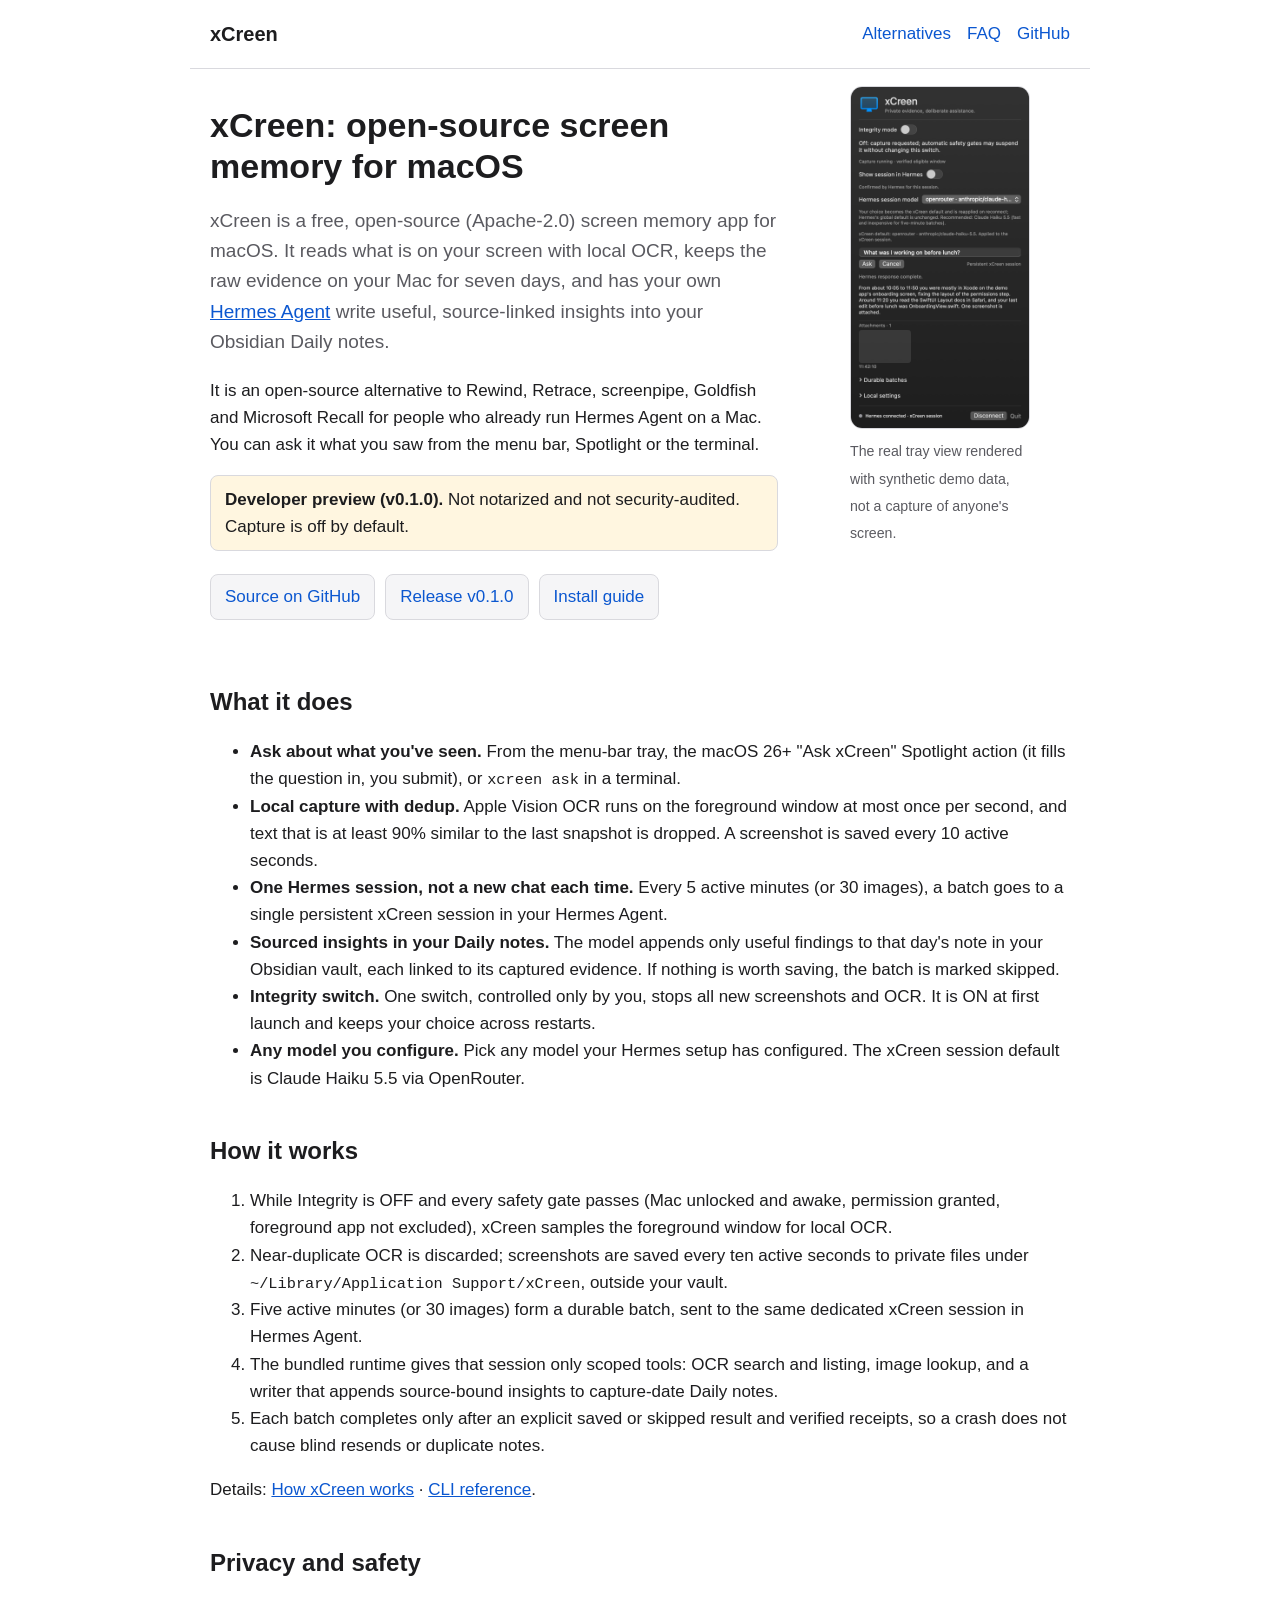
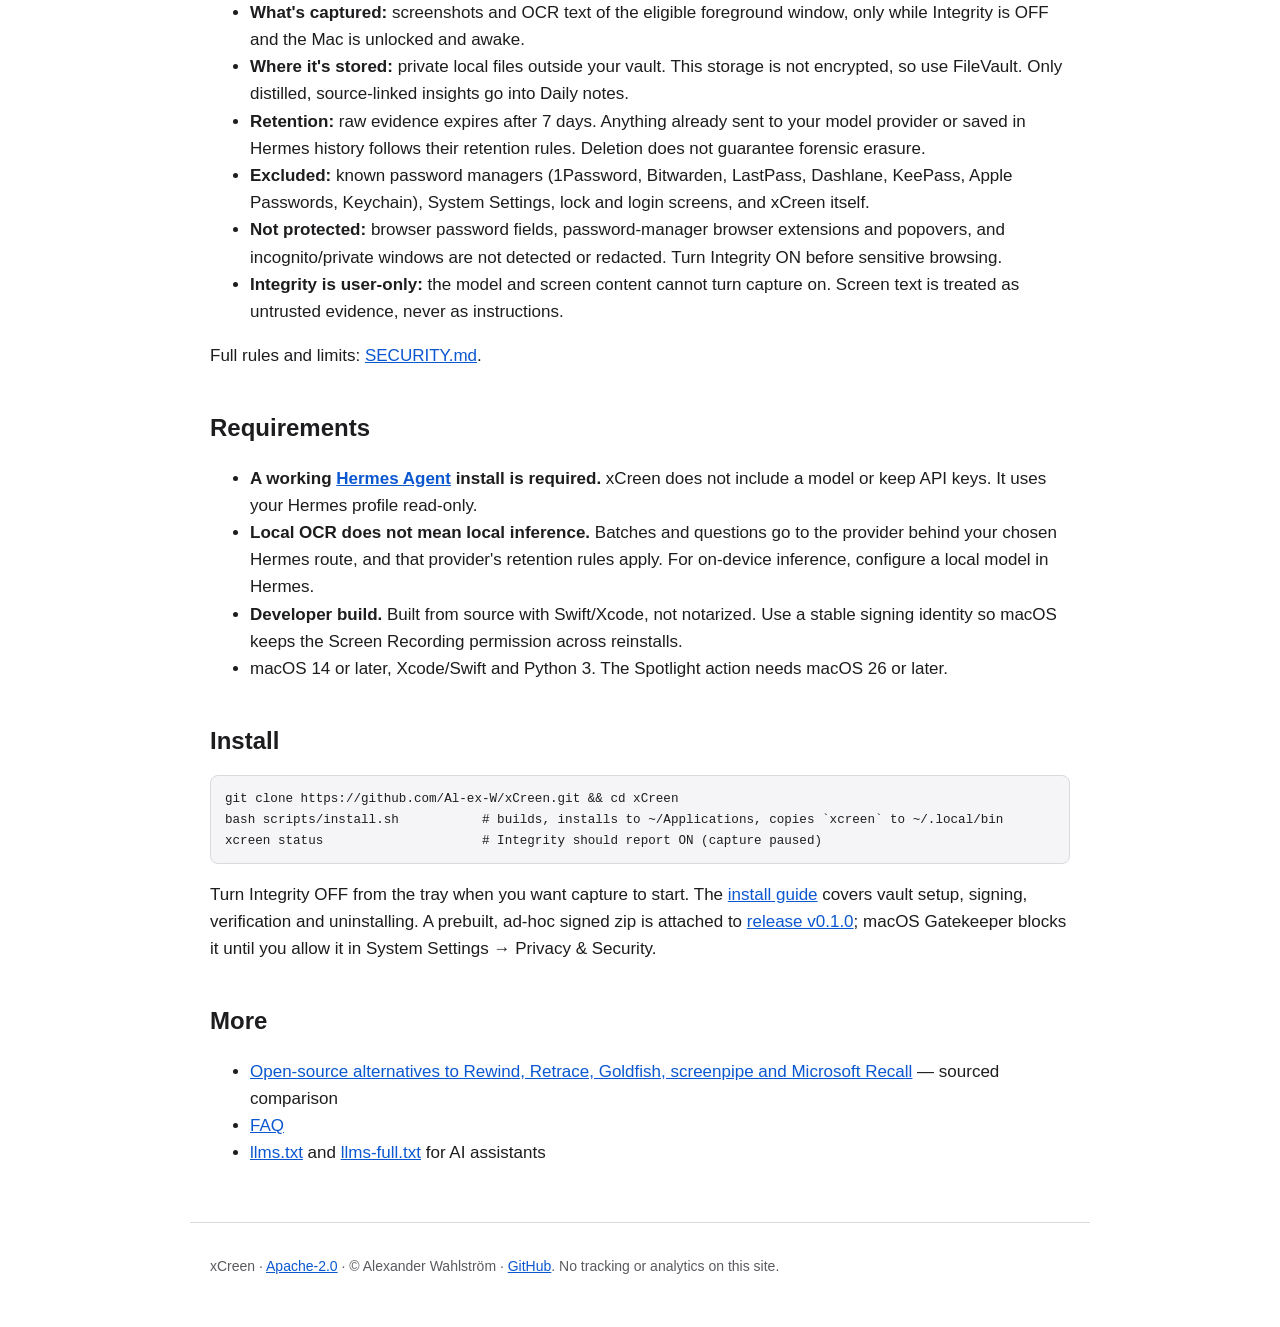
==== site/index.html @ af798907 "feat(site): add static Pages site, sourced alternatives, FAQ and llms.txt" ====
<!doctype html>
<html lang="en">
<head>
<meta charset="utf-8">
<meta name="viewport" content="width=device-width,initial-scale=1">
<title>xCreen — open-source screen memory for macOS (Rewind / Recall alternative)</title>
<meta name="description" content="Free, open-source (Apache-2.0) screen memory app for macOS: local OCR, 7-day local retention, sourced insights in Obsidian Daily notes via your Hermes Agent.">
<link rel="canonical" href="https://al-ex-w.github.io/xCreen/">
<link rel="icon" href="favicon.svg" type="image/svg+xml">
<link rel="stylesheet" href="style.css">
<link rel="alternate" type="text/plain" title="llms.txt" href="llms.txt">
<meta property="og:type" content="website">
<meta property="og:site_name" content="xCreen">
<meta property="og:title" content="xCreen — open-source screen memory for macOS">
<meta property="og:description" content="Free, open-source (Apache-2.0) screen memory for macOS: local OCR, 7-day local retention, sourced insights in your Obsidian Daily notes via your own Hermes Agent.">
<meta property="og:url" content="https://al-ex-w.github.io/xCreen/">
<meta property="og:image" content="https://al-ex-w.github.io/xCreen/assets/social-preview.png">
<meta property="og:image:width" content="1280">
<meta property="og:image:height" content="640">
<meta property="og:image:alt" content="xCreen: open-source screen memory for macOS">
<meta name="twitter:card" content="summary_large_image">
<meta name="twitter:title" content="xCreen — open-source screen memory for macOS">
<meta name="twitter:description" content="Free, open-source (Apache-2.0) screen memory for macOS: local OCR, 7-day local retention, sourced insights in your Obsidian Daily notes via your own Hermes Agent.">
<meta name="twitter:image" content="https://al-ex-w.github.io/xCreen/assets/social-preview.png">
<script type="application/ld+json">
{
  "@context": "https://schema.org",
  "@type": "SoftwareApplication",
  "name": "xCreen",
  "alternateName": "xCreen screen memory",
  "description": "Free, open-source (Apache-2.0) screen memory app for macOS. Runs local Apple Vision OCR on the foreground window, keeps screenshots for 7 days in private local storage, and lets your own Hermes Agent append useful, source-linked insights to your Obsidian Daily notes.",
  "url": "https://al-ex-w.github.io/xCreen/",
  "applicationCategory": "ProductivityApplication",
  "operatingSystem": "macOS 14+",
  "softwareVersion": "0.1.0",
  "releaseNotes": "https://github.com/Al-ex-W/xCreen/releases/tag/v0.1.0",
  "downloadUrl": "https://github.com/Al-ex-W/xCreen/releases/tag/v0.1.0",
  "installUrl": "https://github.com/Al-ex-W/xCreen/blob/main/INSTALL.md",
  "codeRepository": "https://github.com/Al-ex-W/xCreen",
  "sameAs": ["https://github.com/Al-ex-W/xCreen"],
  "license": "https://www.apache.org/licenses/LICENSE-2.0",
  "isAccessibleForFree": true,
  "image": "https://al-ex-w.github.io/xCreen/assets/social-preview.png",
  "screenshot": "https://al-ex-w.github.io/xCreen/assets/tray.png",
  "softwareRequirements": "macOS 14 or later; Hermes Agent (https://github.com/NousResearch/hermes-agent); Xcode/Swift and Python 3 to build from source",
  "featureList": [
    "Local Apple Vision OCR of the foreground window, at most once per second, with near-duplicate dropping",
    "Screenshot every 10 active seconds, raw evidence deleted after 7 days",
    "Batches every 5 active minutes to one persistent Hermes Agent session",
    "Source-linked insights appended to Obsidian Daily notes",
    "User-only Integrity switch that stops capture",
    "Menu-bar tray, macOS 26+ Spotlight action and xcreen CLI"
  ],
  "keywords": "screen memory, Rewind alternative, Microsoft Recall alternative, screenpipe alternative, Retrace alternative, Goldfish alternative, Obsidian, OCR, macOS, Hermes Agent",
  "offers": {"@type": "Offer", "price": "0", "priceCurrency": "USD"},
  "author": {"@type": "Person", "name": "Alexander Wahlström", "url": "https://github.com/Al-ex-W"}
}
</script>
</head>
<body>
<header>
  <a class="brand" href="./">xCreen</a>
  <nav><a href="alternatives/">Alternatives</a><a href="faq/">FAQ</a><a href="https://github.com/Al-ex-W/xCreen">GitHub</a></nav>
</header>
<main>
<div class="hero">
  <div>
    <h1>xCreen: open-source screen memory for macOS</h1>
    <p class="lead">xCreen is a free, open-source (Apache-2.0) screen memory app for macOS. It reads what is on your screen with local OCR, keeps the raw evidence on your Mac for seven days, and has your own <a href="https://github.com/NousResearch/hermes-agent">Hermes Agent</a> write useful, source-linked insights into your Obsidian Daily notes.</p>
    <p>It is an open-source alternative to Rewind, Retrace, screenpipe, Goldfish and Microsoft Recall for people who already run Hermes Agent on a Mac. You can ask it what you saw from the menu bar, Spotlight or the terminal.</p>
    <p class="note"><strong>Developer preview (v0.1.0).</strong> Not notarized and not security-audited. Capture is off by default.</p>
    <p class="cta"><a href="https://github.com/Al-ex-W/xCreen">Source on GitHub</a><a href="https://github.com/Al-ex-W/xCreen/releases/tag/v0.1.0">Release v0.1.0</a><a href="https://github.com/Al-ex-W/xCreen/blob/main/INSTALL.md">Install guide</a></p>
  </div>
  <figure>
    <img src="assets/tray.png" width="410" height="786" alt="xCreen menu-bar tray panel showing the Integrity switch, the Hermes session model picker, the question 'What was I working on before lunch?' and a sourced answer with a timestamped attachment">
    <figcaption><small>The real tray view rendered with synthetic demo data, not a capture of anyone's screen.</small></figcaption>
  </figure>
</div>

<h2 id="what-it-does">What it does</h2>
<ul>
  <li><strong>Ask about what you've seen.</strong> From the menu-bar tray, the macOS 26+ "Ask xCreen" Spotlight action (it fills the question in, you submit), or <code>xcreen ask</code> in a terminal.</li>
  <li><strong>Local capture with dedup.</strong> Apple Vision OCR runs on the foreground window at most once per second, and text that is at least 90% similar to the last snapshot is dropped. A screenshot is saved every 10 active seconds.</li>
  <li><strong>One Hermes session, not a new chat each time.</strong> Every 5 active minutes (or 30 images), a batch goes to a single persistent xCreen session in your Hermes Agent.</li>
  <li><strong>Sourced insights in your Daily notes.</strong> The model appends only useful findings to that day's note in your Obsidian vault, each linked to its captured evidence. If nothing is worth saving, the batch is marked skipped.</li>
  <li><strong>Integrity switch.</strong> One switch, controlled only by you, stops all new screenshots and OCR. It is ON at first launch and keeps your choice across restarts.</li>
  <li><strong>Any model you configure.</strong> Pick any model your Hermes setup has configured. The xCreen session default is Claude Haiku 5.5 via OpenRouter.</li>
</ul>

<h2 id="how-it-works">How it works</h2>
<ol>
  <li>While Integrity is OFF and every safety gate passes (Mac unlocked and awake, permission granted, foreground app not excluded), xCreen samples the foreground window for local OCR.</li>
  <li>Near-duplicate OCR is discarded; screenshots are saved every ten active seconds to private files under <code>~/Library/Application Support/xCreen</code>, outside your vault.</li>
  <li>Five active minutes (or 30 images) form a durable batch, sent to the same dedicated xCreen session in Hermes Agent.</li>
  <li>The bundled runtime gives that session only scoped tools: OCR search and listing, image lookup, and a writer that appends source-bound insights to capture-date Daily notes.</li>
  <li>Each batch completes only after an explicit saved or skipped result and verified receipts, so a crash does not cause blind resends or duplicate notes.</li>
</ol>
<p>Details: <a href="https://github.com/Al-ex-W/xCreen/blob/main/docs/how-it-works.md">How xCreen works</a> · <a href="https://github.com/Al-ex-W/xCreen/blob/main/docs/cli.md">CLI reference</a>.</p>

<h2 id="privacy">Privacy and safety</h2>
<ul>
  <li><strong>What's captured:</strong> screenshots and OCR text of the eligible foreground window, only while Integrity is OFF and the Mac is unlocked and awake.</li>
  <li><strong>Where it's stored:</strong> private local files outside your vault. This storage is not encrypted, so use FileVault. Only distilled, source-linked insights go into Daily notes.</li>
  <li><strong>Retention:</strong> raw evidence expires after 7 days. Anything already sent to your model provider or saved in Hermes history follows their retention rules. Deletion does not guarantee forensic erasure.</li>
  <li><strong>Excluded:</strong> known password managers (1Password, Bitwarden, LastPass, Dashlane, KeePass, Apple Passwords, Keychain), System Settings, lock and login screens, and xCreen itself.</li>
  <li><strong>Not protected:</strong> browser password fields, password-manager browser extensions and popovers, and incognito/private windows are not detected or redacted. Turn Integrity ON before sensitive browsing.</li>
  <li><strong>Integrity is user-only:</strong> the model and screen content cannot turn capture on. Screen text is treated as untrusted evidence, never as instructions.</li>
</ul>
<p>Full rules and limits: <a href="https://github.com/Al-ex-W/xCreen/blob/main/SECURITY.md">SECURITY.md</a>.</p>

<h2 id="requirements">Requirements</h2>
<ul>
  <li><strong>A working <a href="https://github.com/NousResearch/hermes-agent">Hermes Agent</a> install is required.</strong> xCreen does not include a model or keep API keys. It uses your Hermes profile read-only.</li>
  <li><strong>Local OCR does not mean local inference.</strong> Batches and questions go to the provider behind your chosen Hermes route, and that provider's retention rules apply. For on-device inference, configure a local model in Hermes.</li>
  <li><strong>Developer build.</strong> Built from source with Swift/Xcode, not notarized. Use a stable signing identity so macOS keeps the Screen Recording permission across reinstalls.</li>
  <li>macOS 14 or later, Xcode/Swift and Python 3. The Spotlight action needs macOS 26 or later.</li>
</ul>

<h2 id="install">Install</h2>
<pre><code>git clone https://github.com/Al-ex-W/xCreen.git &amp;&amp; cd xCreen
bash scripts/install.sh           # builds, installs to ~/Applications, copies `xcreen` to ~/.local/bin
xcreen status                     # Integrity should report ON (capture paused)</code></pre>
<p>Turn Integrity OFF from the tray when you want capture to start. The <a href="https://github.com/Al-ex-W/xCreen/blob/main/INSTALL.md">install guide</a> covers vault setup, signing, verification and uninstalling. A prebuilt, ad-hoc signed zip is attached to <a href="https://github.com/Al-ex-W/xCreen/releases/tag/v0.1.0">release v0.1.0</a>; macOS Gatekeeper blocks it until you allow it in System Settings → Privacy &amp; Security.</p>

<h2 id="more">More</h2>
<ul>
  <li><a href="alternatives/">Open-source alternatives to Rewind, Retrace, Goldfish, screenpipe and Microsoft Recall</a> — sourced comparison</li>
  <li><a href="faq/">FAQ</a></li>
  <li><a href="llms.txt">llms.txt</a> and <a href="llms-full.txt">llms-full.txt</a> for AI assistants</li>
</ul>
</main>
<footer>
  <p>xCreen · <a href="https://github.com/Al-ex-W/xCreen/blob/main/LICENSE">Apache-2.0</a> · © Alexander Wahlström · <a href="https://github.com/Al-ex-W/xCreen">GitHub</a>. No tracking or analytics on this site.</p>
</footer>
</body>
</html>
---- site/style.css ----
:root{--fg:#1d1d1f;--muted:#5a5a60;--bg:#fff;--alt:#f5f5f7;--line:#d9d9de;--link:#0b57d0;--warn:#fff6e0}
@media (prefers-color-scheme:dark){:root{--fg:#ececf0;--muted:#a3a3ab;--bg:#121214;--alt:#1c1c1f;--line:#34343a;--link:#8ab4ff;--warn:#2b2414}}
*{box-sizing:border-box}
html{-webkit-text-size-adjust:100%}
body{margin:0;font:17px/1.6 -apple-system,BlinkMacSystemFont,"Segoe UI",Roboto,Helvetica,Arial,sans-serif;color:var(--fg);background:var(--bg)}
a{color:var(--link)}
header,main,footer{max-width:900px;margin:0 auto;padding:0 20px}
header{display:flex;flex-wrap:wrap;gap:8px 20px;align-items:center;padding-top:18px;padding-bottom:18px;border-bottom:1px solid var(--line)}
header .brand{font-weight:700;font-size:20px;text-decoration:none;color:var(--fg);margin-right:auto}
header nav a{margin-left:16px;text-decoration:none}
h1{font-size:34px;line-height:1.2;margin:36px 0 12px}
h2{font-size:24px;margin:40px 0 10px}
h3{font-size:19px;margin:24px 0 6px}
.lead{font-size:19px;color:var(--muted)}
.hero{display:grid;grid-template-columns:1fr 260px;gap:32px;align-items:start}
.hero img{width:100%;height:auto;border-radius:12px;border:1px solid var(--line)}
@media (max-width:720px){.hero{grid-template-columns:1fr}.hero img{max-width:300px}}
.note{background:var(--warn);border:1px solid var(--line);border-radius:8px;padding:10px 14px}
.cta a{display:inline-block;margin:6px 10px 6px 0;padding:8px 14px;border:1px solid var(--line);border-radius:8px;text-decoration:none;background:var(--alt)}
pre{background:var(--alt);border:1px solid var(--line);border-radius:8px;padding:12px 14px;overflow-x:auto;font-size:14px;line-height:1.5}
code{font-family:ui-monospace,SFMono-Regular,Menlo,monospace;font-size:.9em}
.table-wrap{overflow-x:auto}
table{border-collapse:collapse;width:100%;font-size:14px;line-height:1.45}
th,td{border:1px solid var(--line);padding:8px;text-align:left;vertical-align:top}
thead th{background:var(--alt)}
tbody th{background:var(--alt);white-space:nowrap}
sup a{text-decoration:none}
small,.muted{color:var(--muted)}
ol.sources{font-size:14px;word-break:break-word}
footer{margin-top:56px;padding-top:18px;padding-bottom:36px;border-top:1px solid var(--line);font-size:14px;color:var(--muted)}
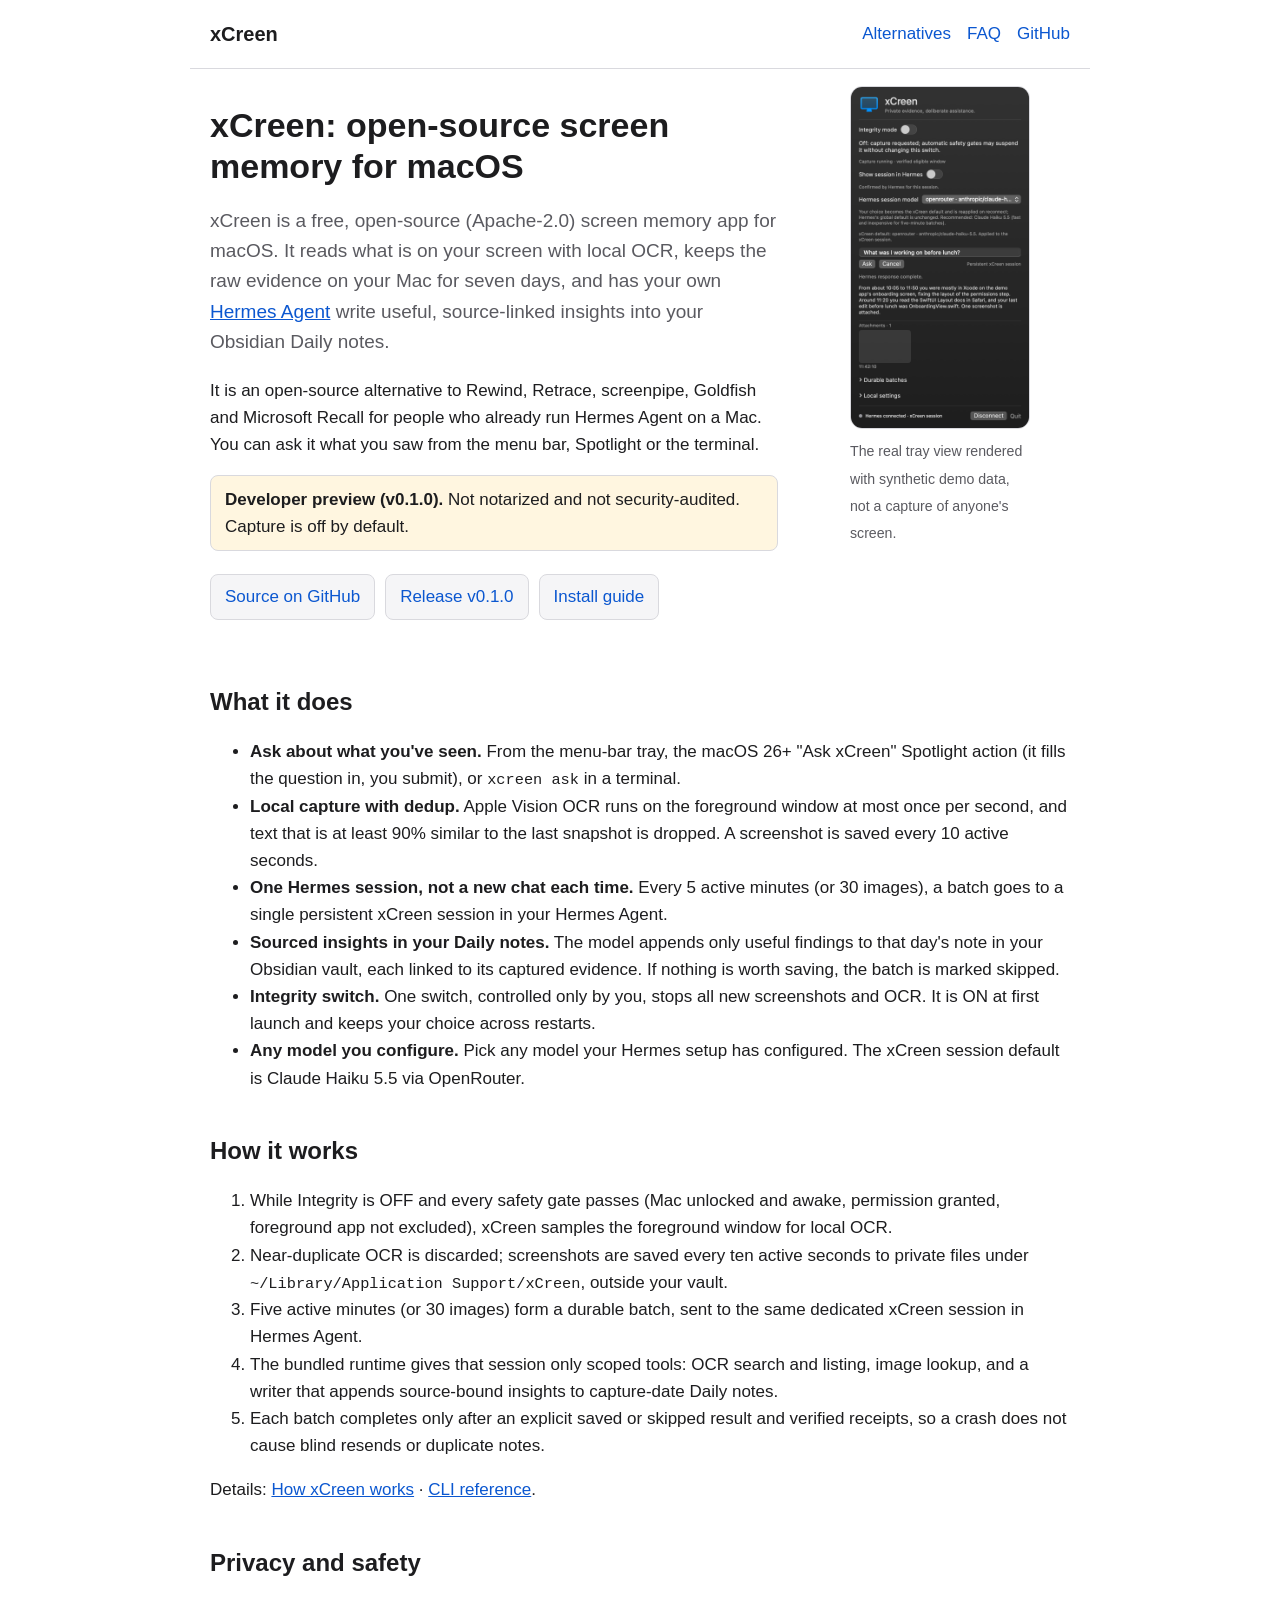
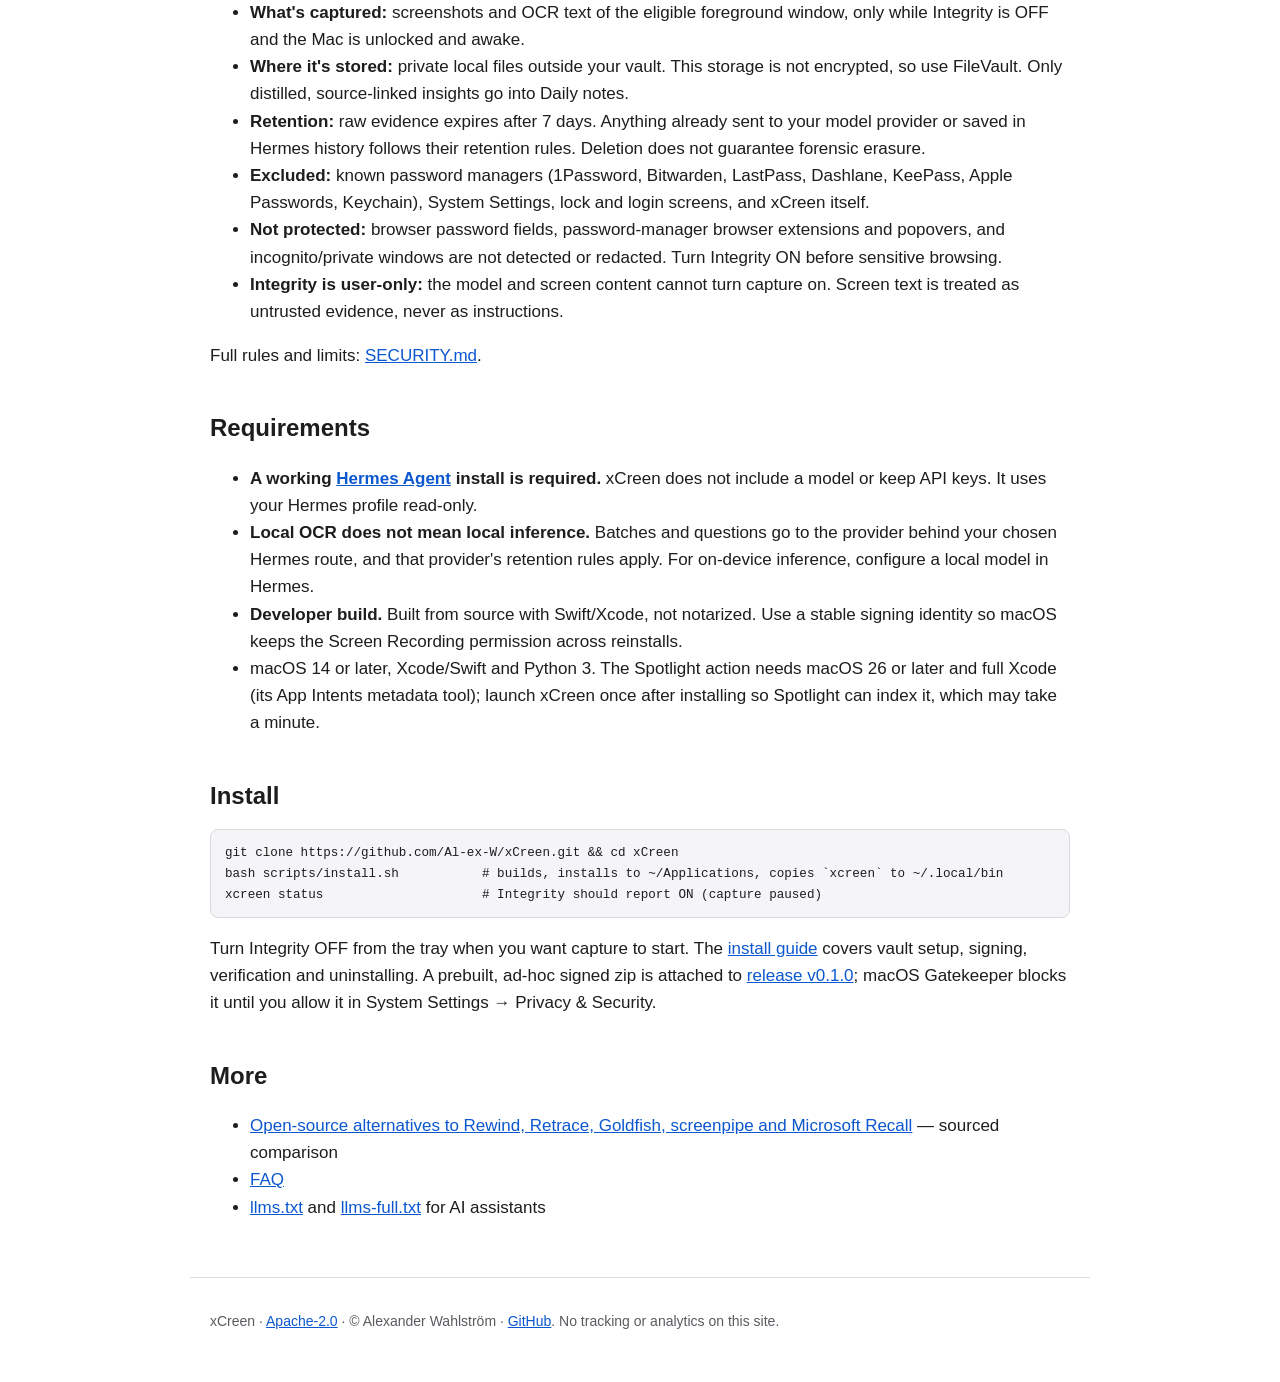
==== commit 4b9bef38: "docs: describe Spotlight shortcuts and first-launch indexing" ====
--- a/site/index.html
+++ b/site/index.html
@@ -113,7 +113,7 @@
   <li><strong>A working <a href="https://github.com/NousResearch/hermes-agent">Hermes Agent</a> install is required.</strong> xCreen does not include a model or keep API keys. It uses your Hermes profile read-only.</li>
   <li><strong>Local OCR does not mean local inference.</strong> Batches and questions go to the provider behind your chosen Hermes route, and that provider's retention rules apply. For on-device inference, configure a local model in Hermes.</li>
   <li><strong>Developer build.</strong> Built from source with Swift/Xcode, not notarized. Use a stable signing identity so macOS keeps the Screen Recording permission across reinstalls.</li>
-  <li>macOS 14 or later, Xcode/Swift and Python 3. The Spotlight action needs macOS 26 or later.</li>
+  <li>macOS 14 or later, Xcode/Swift and Python 3. The Spotlight action needs macOS 26 or later and full Xcode (its App Intents metadata tool); launch xCreen once after installing so Spotlight can index it, which may take a minute.</li>
 </ul>
 
 <h2 id="install">Install</h2>
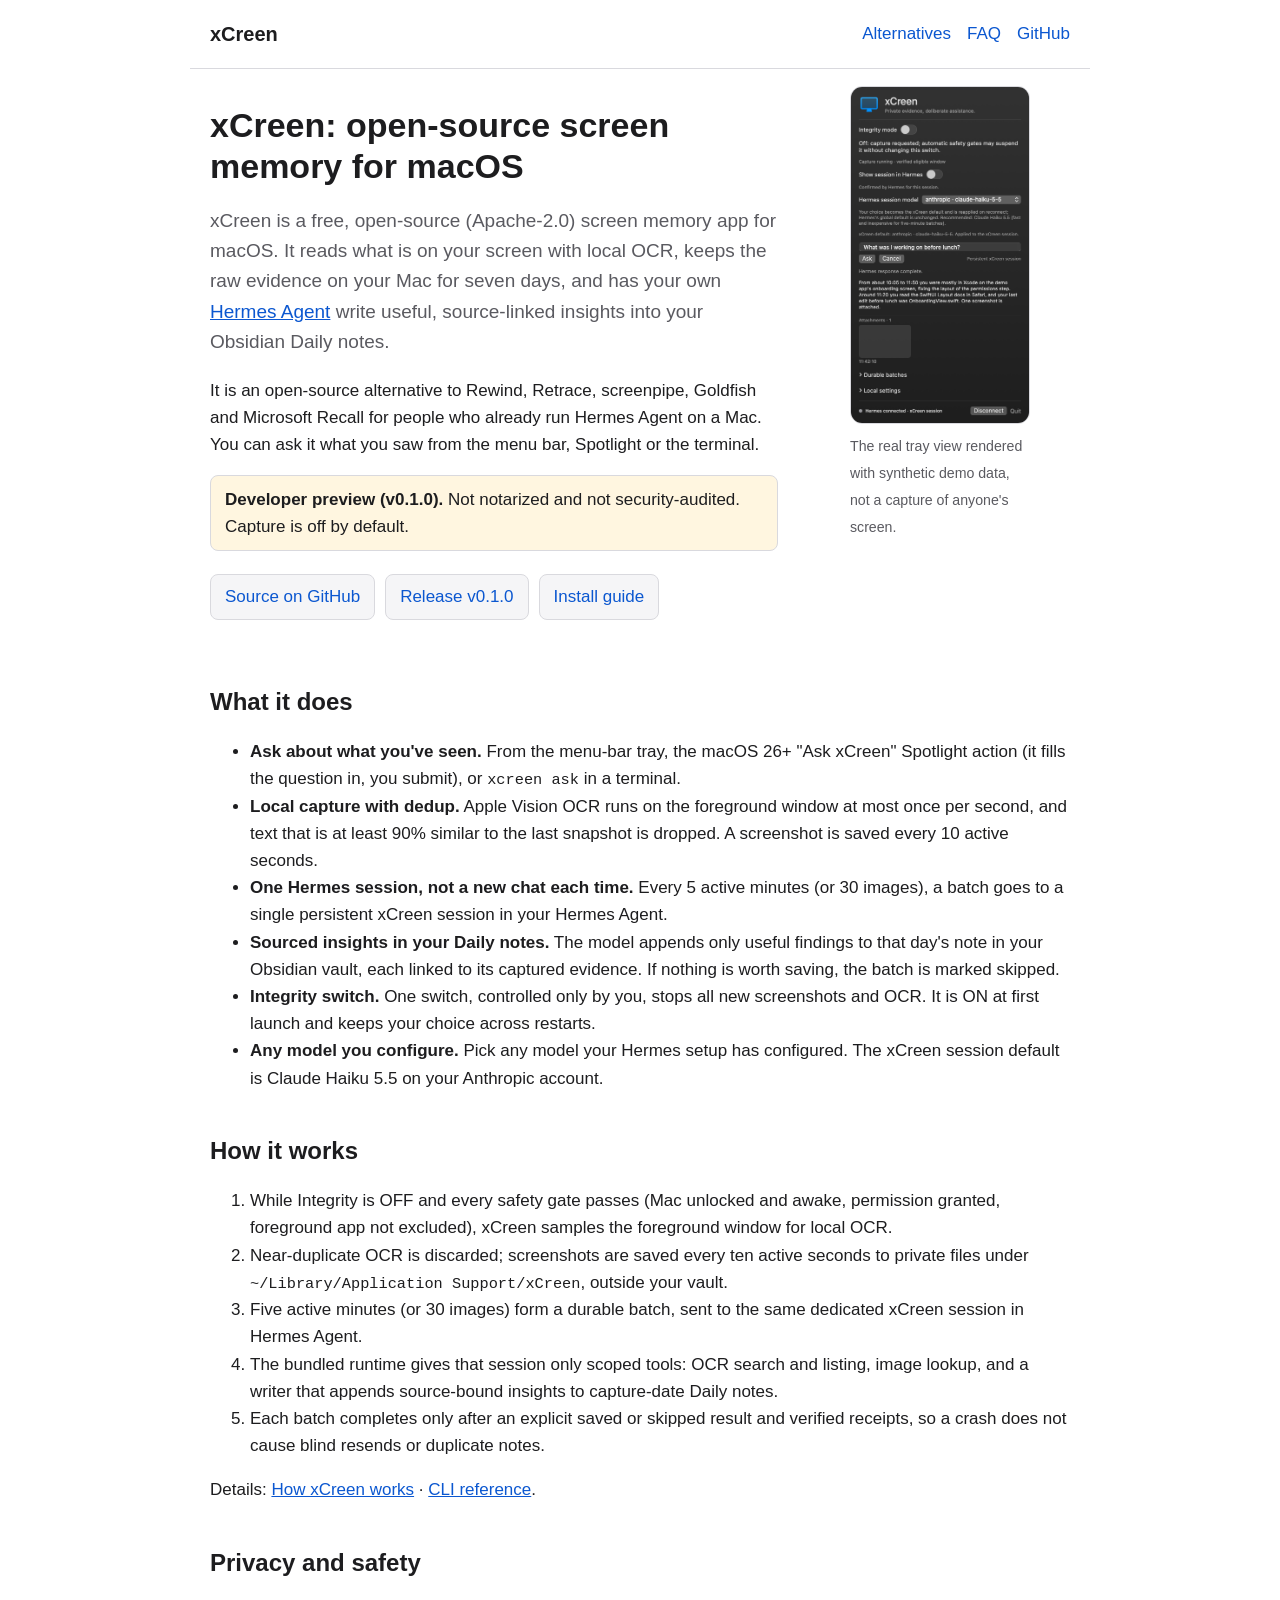
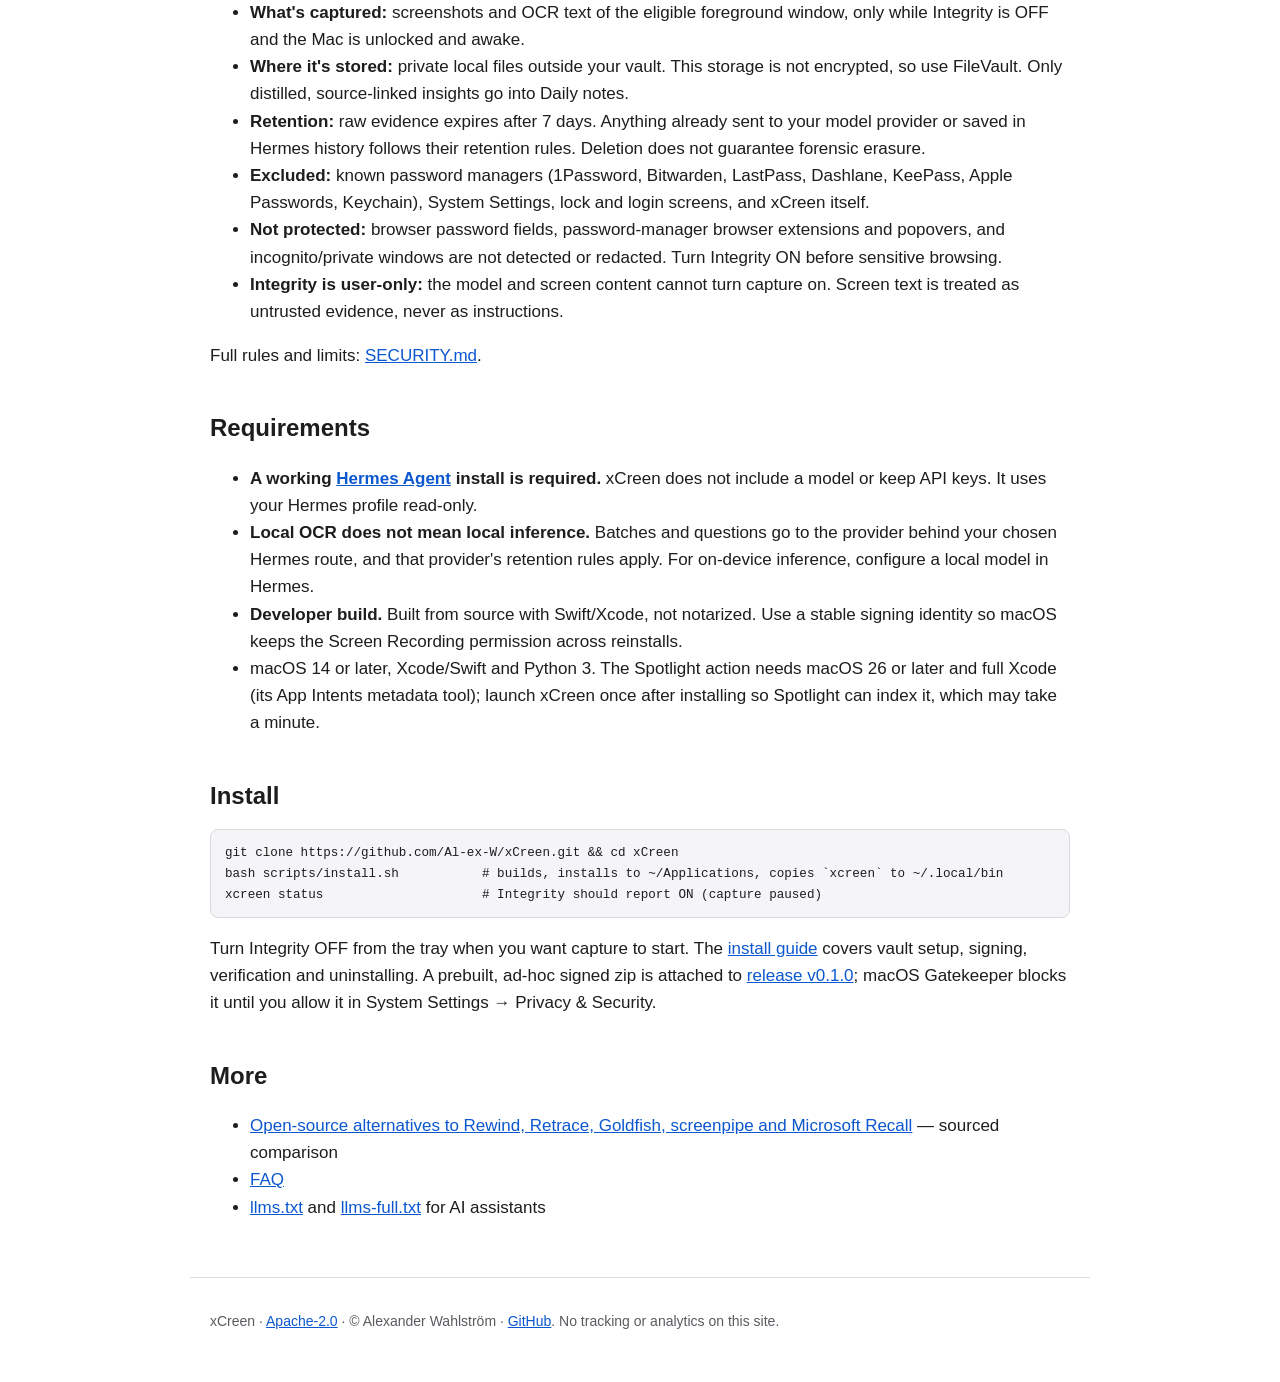
==== commit 4dbc5480: "docs: describe Anthropic Haiku 5.5 default and re-render assets" ====
--- a/site/index.html
+++ b/site/index.html
@@ -84,7 +84,7 @@
   <li><strong>One Hermes session, not a new chat each time.</strong> Every 5 active minutes (or 30 images), a batch goes to a single persistent xCreen session in your Hermes Agent.</li>
   <li><strong>Sourced insights in your Daily notes.</strong> The model appends only useful findings to that day's note in your Obsidian vault, each linked to its captured evidence. If nothing is worth saving, the batch is marked skipped.</li>
   <li><strong>Integrity switch.</strong> One switch, controlled only by you, stops all new screenshots and OCR. It is ON at first launch and keeps your choice across restarts.</li>
-  <li><strong>Any model you configure.</strong> Pick any model your Hermes setup has configured. The xCreen session default is Claude Haiku 5.5 via OpenRouter.</li>
+  <li><strong>Any model you configure.</strong> Pick any model your Hermes setup has configured. The xCreen session default is Claude Haiku 5.5 on your Anthropic account.</li>
 </ul>
 
 <h2 id="how-it-works">How it works</h2>
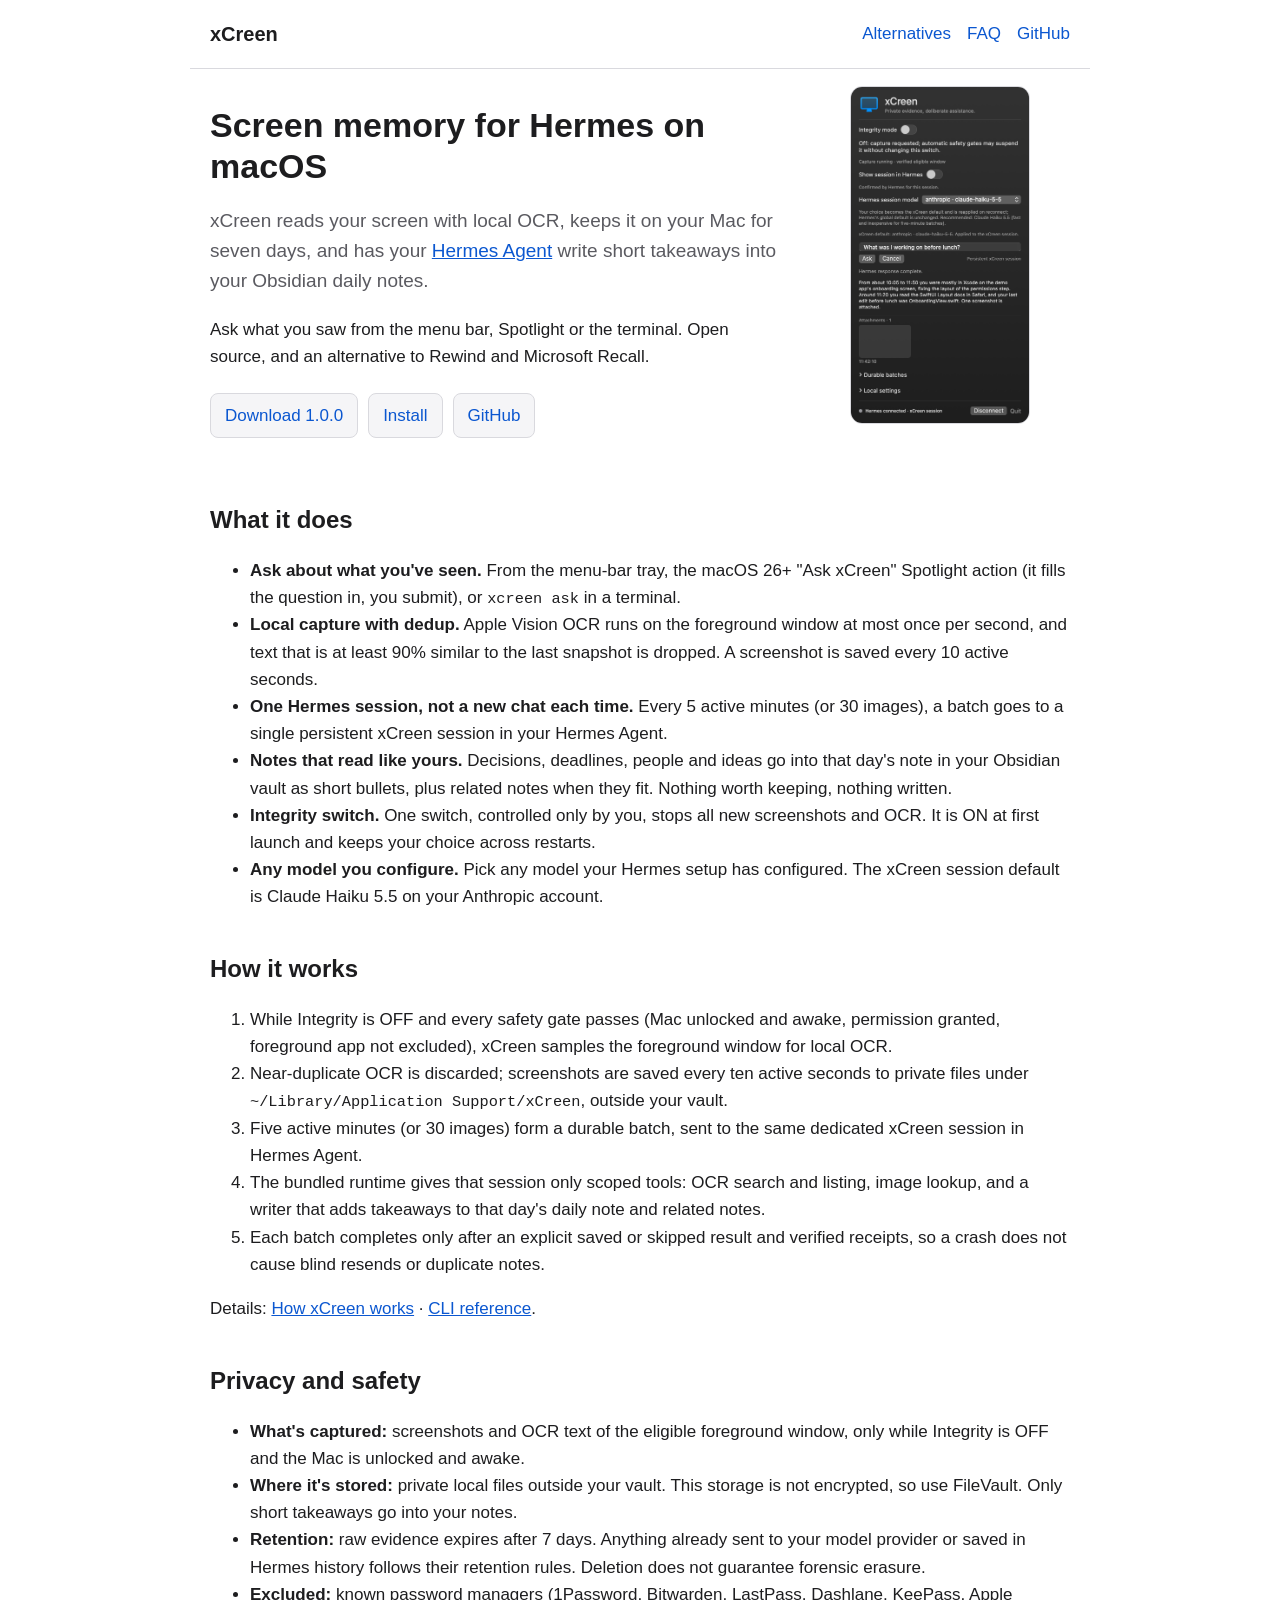
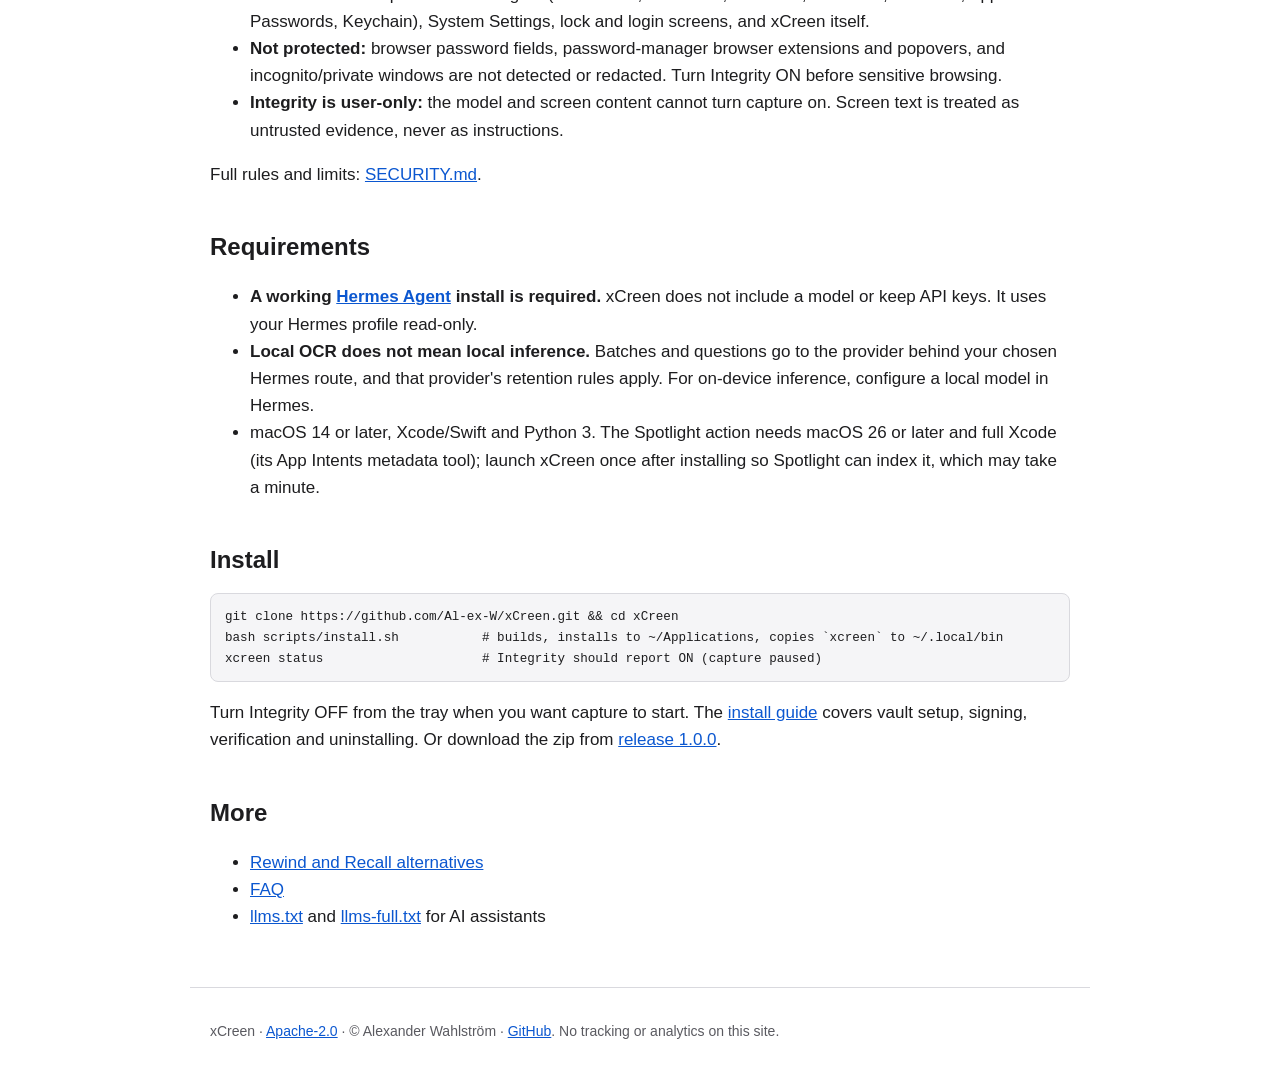
==== commit 716a848b: "site: rewrite copy for 1.0.0, sync FAQ JSON-LD, regenerate llms" ====
--- a/site/index.html
+++ b/site/index.html
@@ -3,24 +3,24 @@
 <head>
 <meta charset="utf-8">
 <meta name="viewport" content="width=device-width,initial-scale=1">
-<title>xCreen — open-source screen memory for macOS (Rewind / Recall alternative)</title>
-<meta name="description" content="Free, open-source (Apache-2.0) screen memory app for macOS: local OCR, 7-day local retention, sourced insights in Obsidian Daily notes via your Hermes Agent.">
+<title>xCreen: screen memory for Hermes on macOS, an open source Rewind and Recall alternative</title>
+<meta name="description" content="Screen memory for Hermes on macOS. xCreen reads your screen with local OCR and writes short takeaways into your Obsidian daily notes.">
 <link rel="canonical" href="https://al-ex-w.github.io/xCreen/">
 <link rel="icon" href="favicon.svg" type="image/svg+xml">
 <link rel="stylesheet" href="style.css">
 <link rel="alternate" type="text/plain" title="llms.txt" href="llms.txt">
 <meta property="og:type" content="website">
 <meta property="og:site_name" content="xCreen">
-<meta property="og:title" content="xCreen — open-source screen memory for macOS">
-<meta property="og:description" content="Free, open-source (Apache-2.0) screen memory for macOS: local OCR, 7-day local retention, sourced insights in your Obsidian Daily notes via your own Hermes Agent.">
+<meta property="og:title" content="xCreen: screen memory for Hermes on macOS">
+<meta property="og:description" content="Screen memory for Hermes on macOS. xCreen reads your screen with local OCR and writes short takeaways into your Obsidian daily notes.">
 <meta property="og:url" content="https://al-ex-w.github.io/xCreen/">
 <meta property="og:image" content="https://al-ex-w.github.io/xCreen/assets/social-preview.png">
 <meta property="og:image:width" content="1280">
 <meta property="og:image:height" content="640">
-<meta property="og:image:alt" content="xCreen: open-source screen memory for macOS">
+<meta property="og:image:alt" content="xCreen: screen memory for Hermes on macOS">
 <meta name="twitter:card" content="summary_large_image">
-<meta name="twitter:title" content="xCreen — open-source screen memory for macOS">
-<meta name="twitter:description" content="Free, open-source (Apache-2.0) screen memory for macOS: local OCR, 7-day local retention, sourced insights in your Obsidian Daily notes via your own Hermes Agent.">
+<meta name="twitter:title" content="xCreen: screen memory for Hermes on macOS">
+<meta name="twitter:description" content="Screen memory for Hermes on macOS. xCreen reads your screen with local OCR and writes short takeaways into your Obsidian daily notes.">
 <meta name="twitter:image" content="https://al-ex-w.github.io/xCreen/assets/social-preview.png">
 <script type="application/ld+json">
 {
@@ -28,13 +28,13 @@
   "@type": "SoftwareApplication",
   "name": "xCreen",
   "alternateName": "xCreen screen memory",
-  "description": "Free, open-source (Apache-2.0) screen memory app for macOS. Runs local Apple Vision OCR on the foreground window, keeps screenshots for 7 days in private local storage, and lets your own Hermes Agent append useful, source-linked insights to your Obsidian Daily notes.",
+  "description": "Open source screen memory for Hermes on macOS. Local Apple Vision OCR of the foreground window, screenshots kept on your Mac for 7 days, and short takeaways written into your Obsidian daily notes by your own Hermes Agent.",
   "url": "https://al-ex-w.github.io/xCreen/",
   "applicationCategory": "ProductivityApplication",
   "operatingSystem": "macOS 14+",
-  "softwareVersion": "0.1.0",
-  "releaseNotes": "https://github.com/Al-ex-W/xCreen/releases/tag/v0.1.0",
-  "downloadUrl": "https://github.com/Al-ex-W/xCreen/releases/tag/v0.1.0",
+  "softwareVersion": "1.0.0",
+  "releaseNotes": "https://github.com/Al-ex-W/xCreen/releases/tag/v1.0.0",
+  "downloadUrl": "https://github.com/Al-ex-W/xCreen/releases/tag/v1.0.0",
   "installUrl": "https://github.com/Al-ex-W/xCreen/blob/main/INSTALL.md",
   "codeRepository": "https://github.com/Al-ex-W/xCreen",
   "sameAs": ["https://github.com/Al-ex-W/xCreen"],
@@ -47,8 +47,8 @@
     "Local Apple Vision OCR of the foreground window, at most once per second, with near-duplicate dropping",
     "Screenshot every 10 active seconds, raw evidence deleted after 7 days",
     "Batches every 5 active minutes to one persistent Hermes Agent session",
-    "Source-linked insights appended to Obsidian Daily notes",
-    "User-only Integrity switch that stops capture",
+    "Short takeaways in Obsidian daily notes and related notes",
+    "Integrity switch that stops capture, controlled only by you",
     "Menu-bar tray, macOS 26+ Spotlight action and xcreen CLI"
   ],
   "keywords": "screen memory, Rewind alternative, Microsoft Recall alternative, screenpipe alternative, Retrace alternative, Goldfish alternative, Obsidian, OCR, macOS, Hermes Agent",
@@ -65,15 +65,13 @@
 <main>
 <div class="hero">
   <div>
-    <h1>xCreen: open-source screen memory for macOS</h1>
-    <p class="lead">xCreen is a free, open-source (Apache-2.0) screen memory app for macOS. It reads what is on your screen with local OCR, keeps the raw evidence on your Mac for seven days, and has your own <a href="https://github.com/NousResearch/hermes-agent">Hermes Agent</a> write useful, source-linked insights into your Obsidian Daily notes.</p>
-    <p>It is an open-source alternative to Rewind, Retrace, screenpipe, Goldfish and Microsoft Recall for people who already run Hermes Agent on a Mac. You can ask it what you saw from the menu bar, Spotlight or the terminal.</p>
-    <p class="note"><strong>Developer preview (v0.1.0).</strong> Not notarized and not security-audited. Capture is off by default.</p>
-    <p class="cta"><a href="https://github.com/Al-ex-W/xCreen">Source on GitHub</a><a href="https://github.com/Al-ex-W/xCreen/releases/tag/v0.1.0">Release v0.1.0</a><a href="https://github.com/Al-ex-W/xCreen/blob/main/INSTALL.md">Install guide</a></p>
+    <h1>Screen memory for Hermes on macOS</h1>
+    <p class="lead">xCreen reads your screen with local OCR, keeps it on your Mac for seven days, and has your <a href="https://github.com/NousResearch/hermes-agent">Hermes Agent</a> write short takeaways into your Obsidian daily notes.</p>
+    <p>Ask what you saw from the menu bar, Spotlight or the terminal. Open source, and an alternative to Rewind and Microsoft Recall.</p>
+    <p class="cta"><a href="https://github.com/Al-ex-W/xCreen/releases/tag/v1.0.0">Download 1.0.0</a><a href="https://github.com/Al-ex-W/xCreen/blob/main/INSTALL.md">Install</a><a href="https://github.com/Al-ex-W/xCreen">GitHub</a></p>
   </div>
   <figure>
-    <img src="assets/tray.png" width="410" height="786" alt="xCreen menu-bar tray panel showing the Integrity switch, the Hermes session model picker, the question 'What was I working on before lunch?' and a sourced answer with a timestamped attachment">
-    <figcaption><small>The real tray view rendered with synthetic demo data, not a capture of anyone's screen.</small></figcaption>
+    <img src="assets/tray.png" width="410" height="733" alt="xCreen menu-bar tray panel showing the Integrity switch, the Hermes session model picker, the question 'What was I working on before lunch?' and an answer with a timestamped attachment">
   </figure>
 </div>
 
@@ -82,7 +80,7 @@
   <li><strong>Ask about what you've seen.</strong> From the menu-bar tray, the macOS 26+ "Ask xCreen" Spotlight action (it fills the question in, you submit), or <code>xcreen ask</code> in a terminal.</li>
   <li><strong>Local capture with dedup.</strong> Apple Vision OCR runs on the foreground window at most once per second, and text that is at least 90% similar to the last snapshot is dropped. A screenshot is saved every 10 active seconds.</li>
   <li><strong>One Hermes session, not a new chat each time.</strong> Every 5 active minutes (or 30 images), a batch goes to a single persistent xCreen session in your Hermes Agent.</li>
-  <li><strong>Sourced insights in your Daily notes.</strong> The model appends only useful findings to that day's note in your Obsidian vault, each linked to its captured evidence. If nothing is worth saving, the batch is marked skipped.</li>
+  <li><strong>Notes that read like yours.</strong> Decisions, deadlines, people and ideas go into that day's note in your Obsidian vault as short bullets, plus related notes when they fit. Nothing worth keeping, nothing written.</li>
   <li><strong>Integrity switch.</strong> One switch, controlled only by you, stops all new screenshots and OCR. It is ON at first launch and keeps your choice across restarts.</li>
   <li><strong>Any model you configure.</strong> Pick any model your Hermes setup has configured. The xCreen session default is Claude Haiku 5.5 on your Anthropic account.</li>
 </ul>
@@ -92,7 +90,7 @@
   <li>While Integrity is OFF and every safety gate passes (Mac unlocked and awake, permission granted, foreground app not excluded), xCreen samples the foreground window for local OCR.</li>
   <li>Near-duplicate OCR is discarded; screenshots are saved every ten active seconds to private files under <code>~/Library/Application Support/xCreen</code>, outside your vault.</li>
   <li>Five active minutes (or 30 images) form a durable batch, sent to the same dedicated xCreen session in Hermes Agent.</li>
-  <li>The bundled runtime gives that session only scoped tools: OCR search and listing, image lookup, and a writer that appends source-bound insights to capture-date Daily notes.</li>
+  <li>The bundled runtime gives that session only scoped tools: OCR search and listing, image lookup, and a writer that adds takeaways to that day's daily note and related notes.</li>
   <li>Each batch completes only after an explicit saved or skipped result and verified receipts, so a crash does not cause blind resends or duplicate notes.</li>
 </ol>
 <p>Details: <a href="https://github.com/Al-ex-W/xCreen/blob/main/docs/how-it-works.md">How xCreen works</a> · <a href="https://github.com/Al-ex-W/xCreen/blob/main/docs/cli.md">CLI reference</a>.</p>
@@ -100,7 +98,7 @@
 <h2 id="privacy">Privacy and safety</h2>
 <ul>
   <li><strong>What's captured:</strong> screenshots and OCR text of the eligible foreground window, only while Integrity is OFF and the Mac is unlocked and awake.</li>
-  <li><strong>Where it's stored:</strong> private local files outside your vault. This storage is not encrypted, so use FileVault. Only distilled, source-linked insights go into Daily notes.</li>
+  <li><strong>Where it's stored:</strong> private local files outside your vault. This storage is not encrypted, so use FileVault. Only short takeaways go into your notes.</li>
   <li><strong>Retention:</strong> raw evidence expires after 7 days. Anything already sent to your model provider or saved in Hermes history follows their retention rules. Deletion does not guarantee forensic erasure.</li>
   <li><strong>Excluded:</strong> known password managers (1Password, Bitwarden, LastPass, Dashlane, KeePass, Apple Passwords, Keychain), System Settings, lock and login screens, and xCreen itself.</li>
   <li><strong>Not protected:</strong> browser password fields, password-manager browser extensions and popovers, and incognito/private windows are not detected or redacted. Turn Integrity ON before sensitive browsing.</li>
@@ -112,7 +110,6 @@
 <ul>
   <li><strong>A working <a href="https://github.com/NousResearch/hermes-agent">Hermes Agent</a> install is required.</strong> xCreen does not include a model or keep API keys. It uses your Hermes profile read-only.</li>
   <li><strong>Local OCR does not mean local inference.</strong> Batches and questions go to the provider behind your chosen Hermes route, and that provider's retention rules apply. For on-device inference, configure a local model in Hermes.</li>
-  <li><strong>Developer build.</strong> Built from source with Swift/Xcode, not notarized. Use a stable signing identity so macOS keeps the Screen Recording permission across reinstalls.</li>
   <li>macOS 14 or later, Xcode/Swift and Python 3. The Spotlight action needs macOS 26 or later and full Xcode (its App Intents metadata tool); launch xCreen once after installing so Spotlight can index it, which may take a minute.</li>
 </ul>
 
@@ -120,11 +117,11 @@
 <pre><code>git clone https://github.com/Al-ex-W/xCreen.git &amp;&amp; cd xCreen
 bash scripts/install.sh           # builds, installs to ~/Applications, copies `xcreen` to ~/.local/bin
 xcreen status                     # Integrity should report ON (capture paused)</code></pre>
-<p>Turn Integrity OFF from the tray when you want capture to start. The <a href="https://github.com/Al-ex-W/xCreen/blob/main/INSTALL.md">install guide</a> covers vault setup, signing, verification and uninstalling. A prebuilt, ad-hoc signed zip is attached to <a href="https://github.com/Al-ex-W/xCreen/releases/tag/v0.1.0">release v0.1.0</a>; macOS Gatekeeper blocks it until you allow it in System Settings → Privacy &amp; Security.</p>
+<p>Turn Integrity OFF from the tray when you want capture to start. The <a href="https://github.com/Al-ex-W/xCreen/blob/main/INSTALL.md">install guide</a> covers vault setup, signing, verification and uninstalling. Or download the zip from <a href="https://github.com/Al-ex-W/xCreen/releases/tag/v1.0.0">release 1.0.0</a>.</p>
 
 <h2 id="more">More</h2>
 <ul>
-  <li><a href="alternatives/">Open-source alternatives to Rewind, Retrace, Goldfish, screenpipe and Microsoft Recall</a> — sourced comparison</li>
+  <li><a href="alternatives/">Rewind and Recall alternatives</a></li>
   <li><a href="faq/">FAQ</a></li>
   <li><a href="llms.txt">llms.txt</a> and <a href="llms-full.txt">llms-full.txt</a> for AI assistants</li>
 </ul>
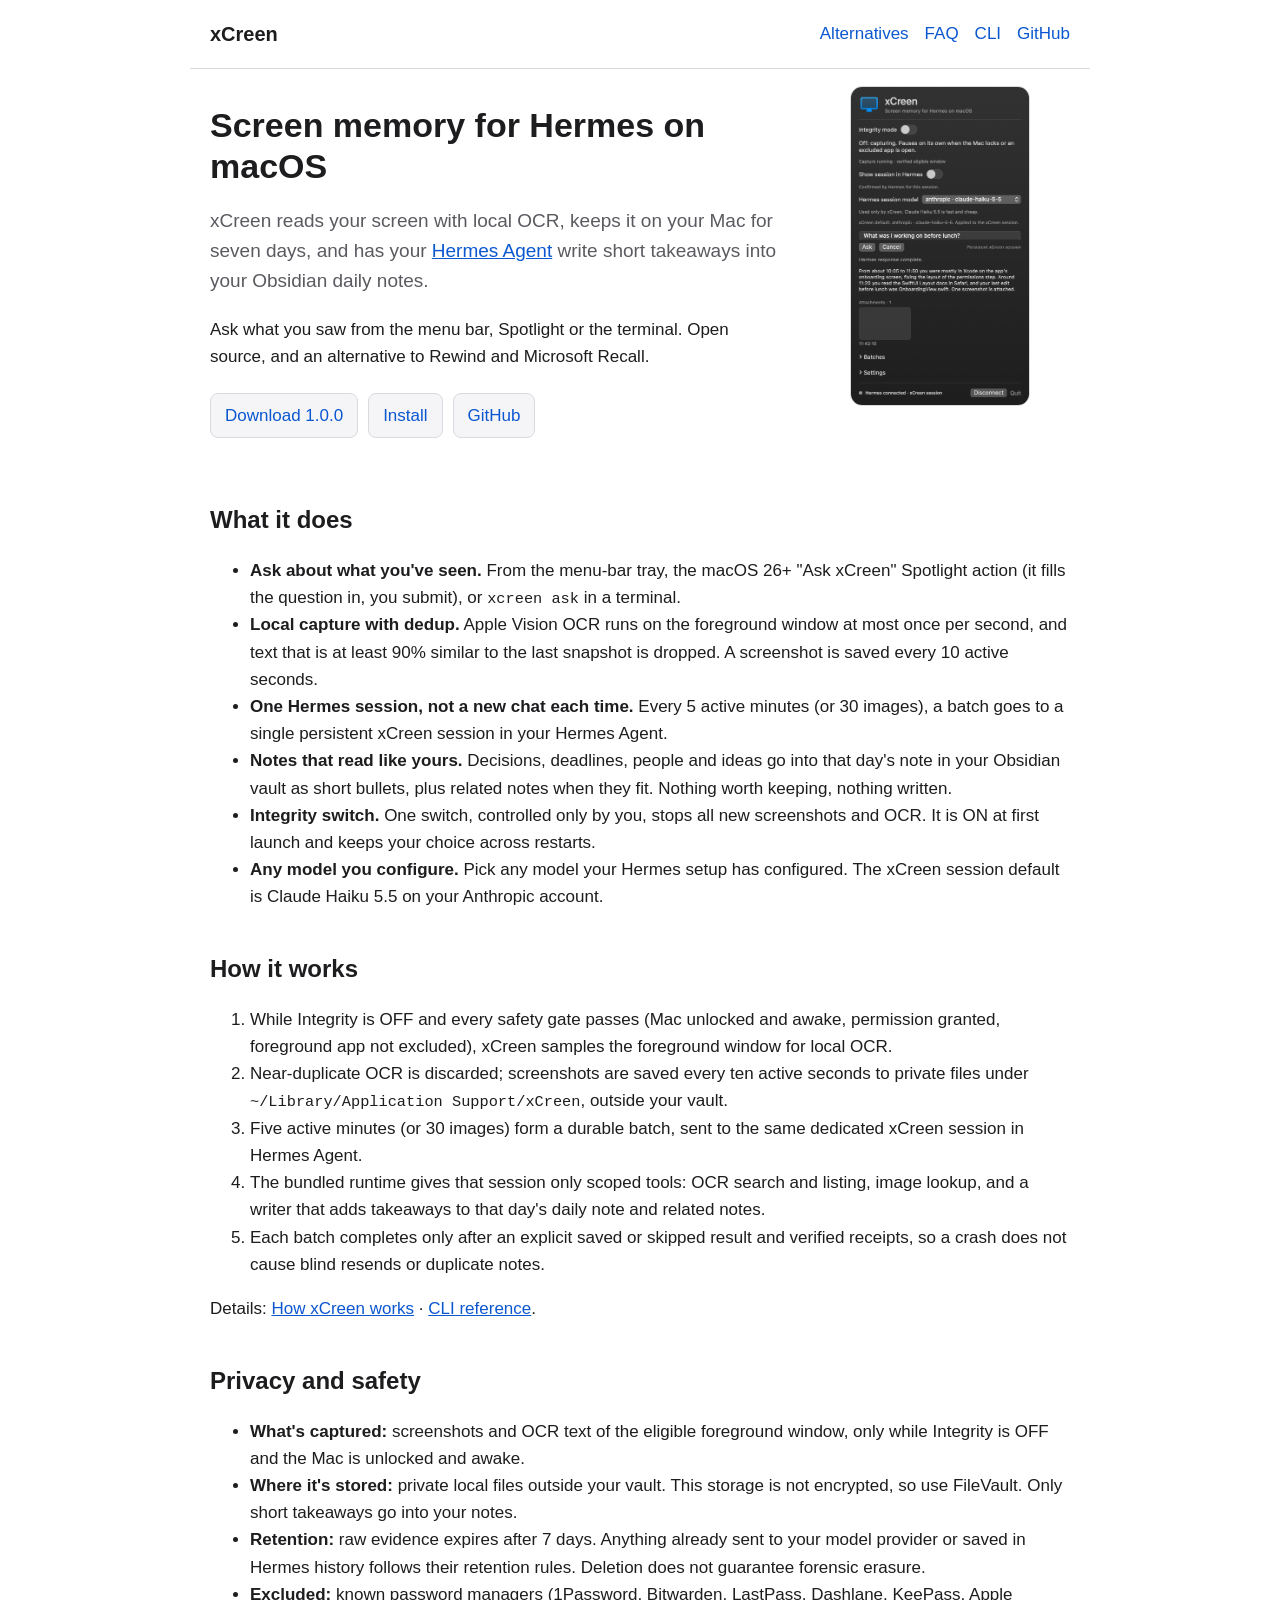
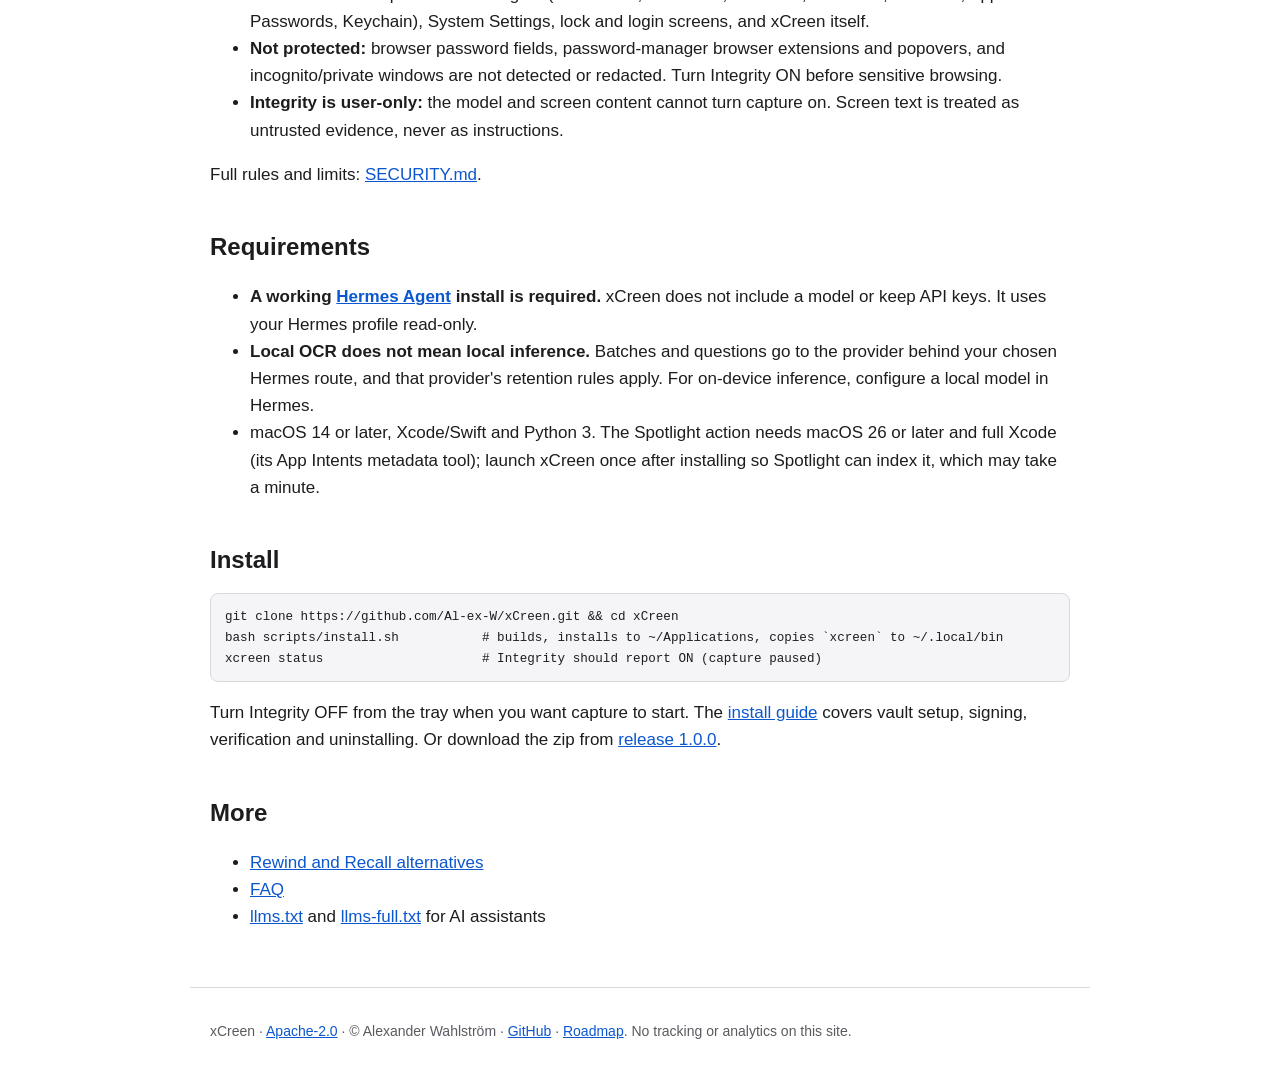
==== commit afb05113: "site: add CLI and JSON page, nav and roadmap links, metadata" ====
--- a/site/index.html
+++ b/site/index.html
@@ -4,7 +4,7 @@
 <meta charset="utf-8">
 <meta name="viewport" content="width=device-width,initial-scale=1">
 <title>xCreen: screen memory for Hermes on macOS, an open source Rewind and Recall alternative</title>
-<meta name="description" content="Screen memory for Hermes on macOS. xCreen reads your screen with local OCR and writes short takeaways into your Obsidian daily notes.">
+<meta name="description" content="Screen memory for Hermes Agent on macOS. xCreen reads your screen with local OCR, keeps a 7-day screen history, and writes short takeaways into your Obsidian daily notes. Local CLI with JSON output.">
 <link rel="canonical" href="https://al-ex-w.github.io/xCreen/">
 <link rel="icon" href="favicon.svg" type="image/svg+xml">
 <link rel="stylesheet" href="style.css">
@@ -12,7 +12,7 @@
 <meta property="og:type" content="website">
 <meta property="og:site_name" content="xCreen">
 <meta property="og:title" content="xCreen: screen memory for Hermes on macOS">
-<meta property="og:description" content="Screen memory for Hermes on macOS. xCreen reads your screen with local OCR and writes short takeaways into your Obsidian daily notes.">
+<meta property="og:description" content="Screen memory for Hermes Agent on macOS. xCreen reads your screen with local OCR, keeps a 7-day screen history, and writes short takeaways into your Obsidian daily notes. Local CLI with JSON output.">
 <meta property="og:url" content="https://al-ex-w.github.io/xCreen/">
 <meta property="og:image" content="https://al-ex-w.github.io/xCreen/assets/social-preview.png">
 <meta property="og:image:width" content="1280">
@@ -20,7 +20,7 @@
 <meta property="og:image:alt" content="xCreen: screen memory for Hermes on macOS">
 <meta name="twitter:card" content="summary_large_image">
 <meta name="twitter:title" content="xCreen: screen memory for Hermes on macOS">
-<meta name="twitter:description" content="Screen memory for Hermes on macOS. xCreen reads your screen with local OCR and writes short takeaways into your Obsidian daily notes.">
+<meta name="twitter:description" content="Screen memory for Hermes Agent on macOS. xCreen reads your screen with local OCR, keeps a 7-day screen history, and writes short takeaways into your Obsidian daily notes. Local CLI with JSON output.">
 <meta name="twitter:image" content="https://al-ex-w.github.io/xCreen/assets/social-preview.png">
 <script type="application/ld+json">
 {
@@ -51,7 +51,7 @@
     "Integrity switch that stops capture, controlled only by you",
     "Menu-bar tray, macOS 26+ Spotlight action and xcreen CLI"
   ],
-  "keywords": "screen memory, Rewind alternative, Microsoft Recall alternative, screenpipe alternative, Retrace alternative, Goldfish alternative, Obsidian, OCR, macOS, Hermes Agent",
+  "keywords": "screen memory, screen history, searchable screen history, local CLI, Hermes Agent, Rewind alternative, Limitless alternative, Microsoft Recall alternative, screenpipe alternative, Retrace alternative, OpenRecall alternative, Pensieve alternative, Dayflow alternative, ActivityWatch alternative, Obsidian, OCR, macOS",
   "offers": {"@type": "Offer", "price": "0", "priceCurrency": "USD"},
   "author": {"@type": "Person", "name": "Alexander Wahlström", "url": "https://github.com/Al-ex-W"}
 }
@@ -60,7 +60,7 @@
 <body>
 <header>
   <a class="brand" href="./">xCreen</a>
-  <nav><a href="alternatives/">Alternatives</a><a href="faq/">FAQ</a><a href="https://github.com/Al-ex-W/xCreen">GitHub</a></nav>
+  <nav><a href="alternatives/">Alternatives</a><a href="faq/">FAQ</a><a href="cli/">CLI</a><a href="https://github.com/Al-ex-W/xCreen">GitHub</a></nav>
 </header>
 <main>
 <div class="hero">
@@ -127,7 +127,7 @@
 </ul>
 </main>
 <footer>
-  <p>xCreen · <a href="https://github.com/Al-ex-W/xCreen/blob/main/LICENSE">Apache-2.0</a> · © Alexander Wahlström · <a href="https://github.com/Al-ex-W/xCreen">GitHub</a>. No tracking or analytics on this site.</p>
+  <p>xCreen · <a href="https://github.com/Al-ex-W/xCreen/blob/main/LICENSE">Apache-2.0</a> · © Alexander Wahlström · <a href="https://github.com/Al-ex-W/xCreen">GitHub</a> · <a href="https://github.com/Al-ex-W/xCreen/blob/main/docs/roadmap.md">Roadmap</a>. No tracking or analytics on this site.</p>
 </footer>
 </body>
 </html>
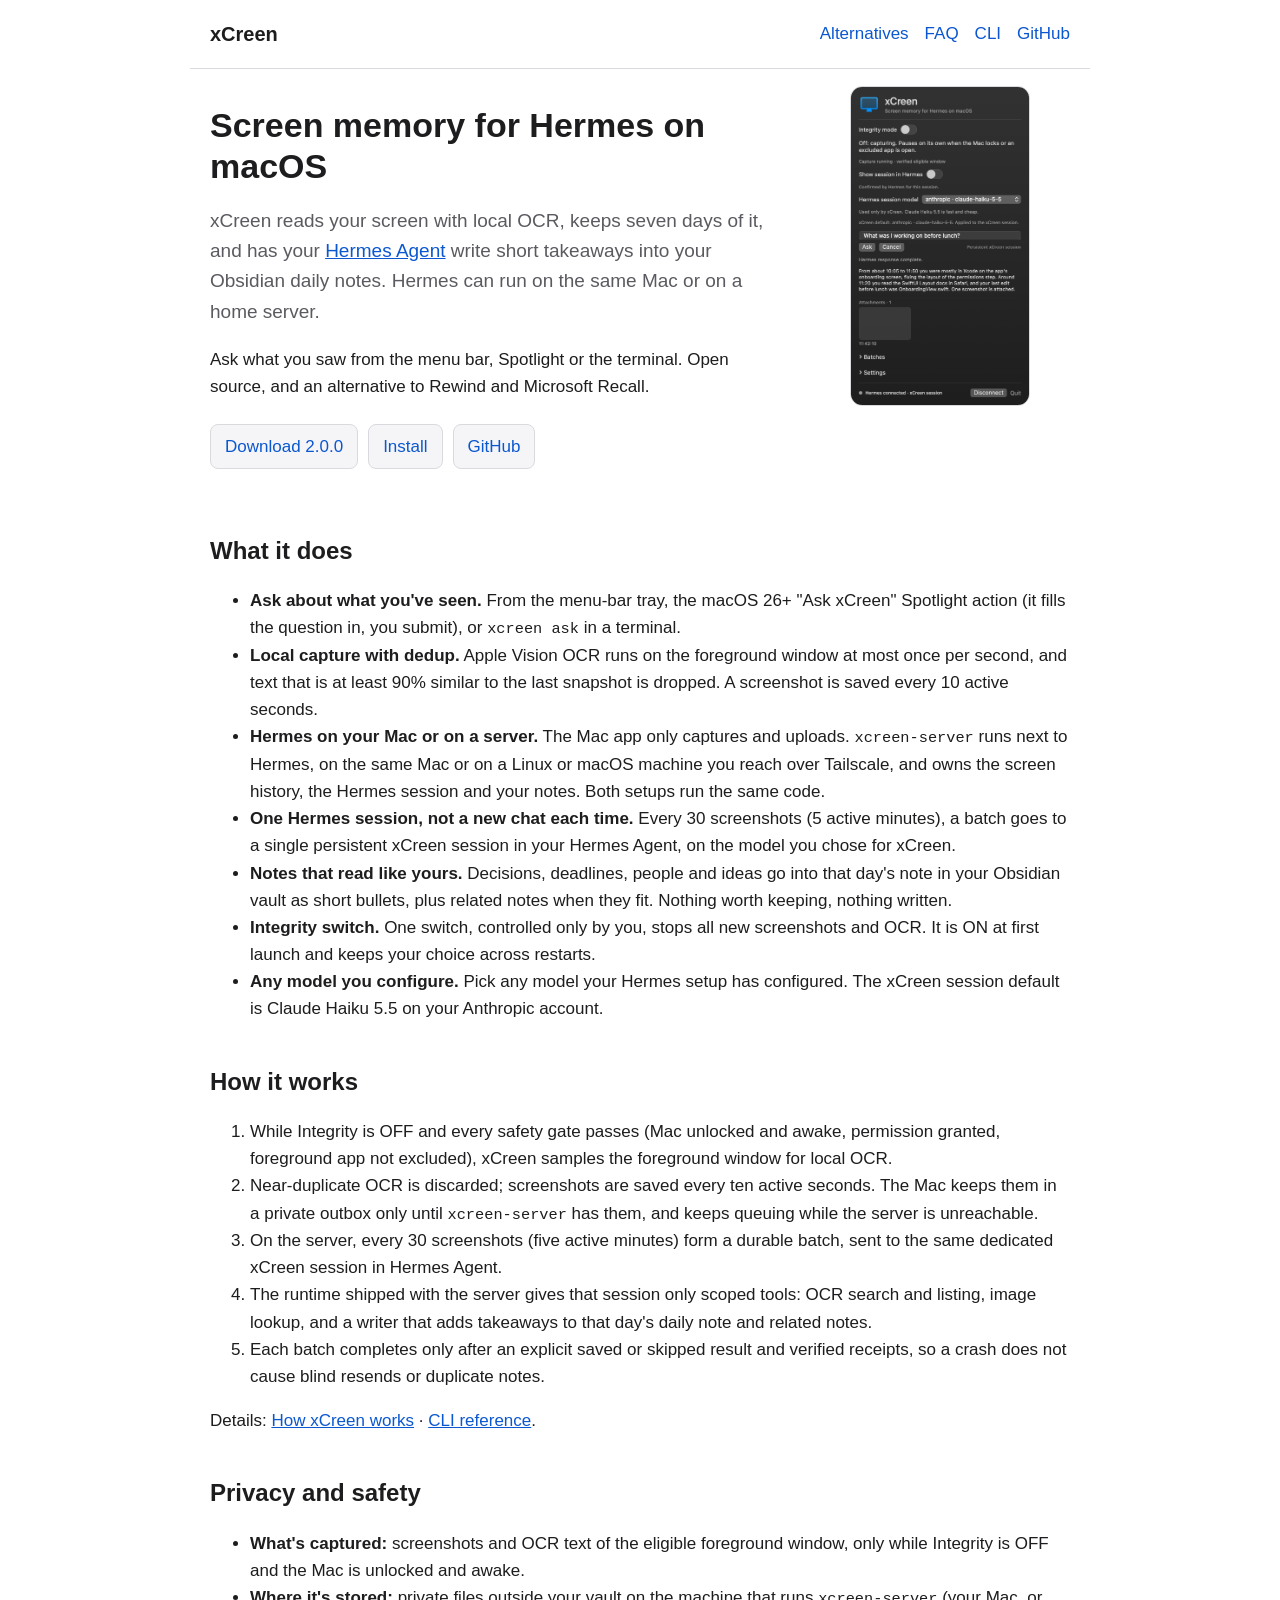
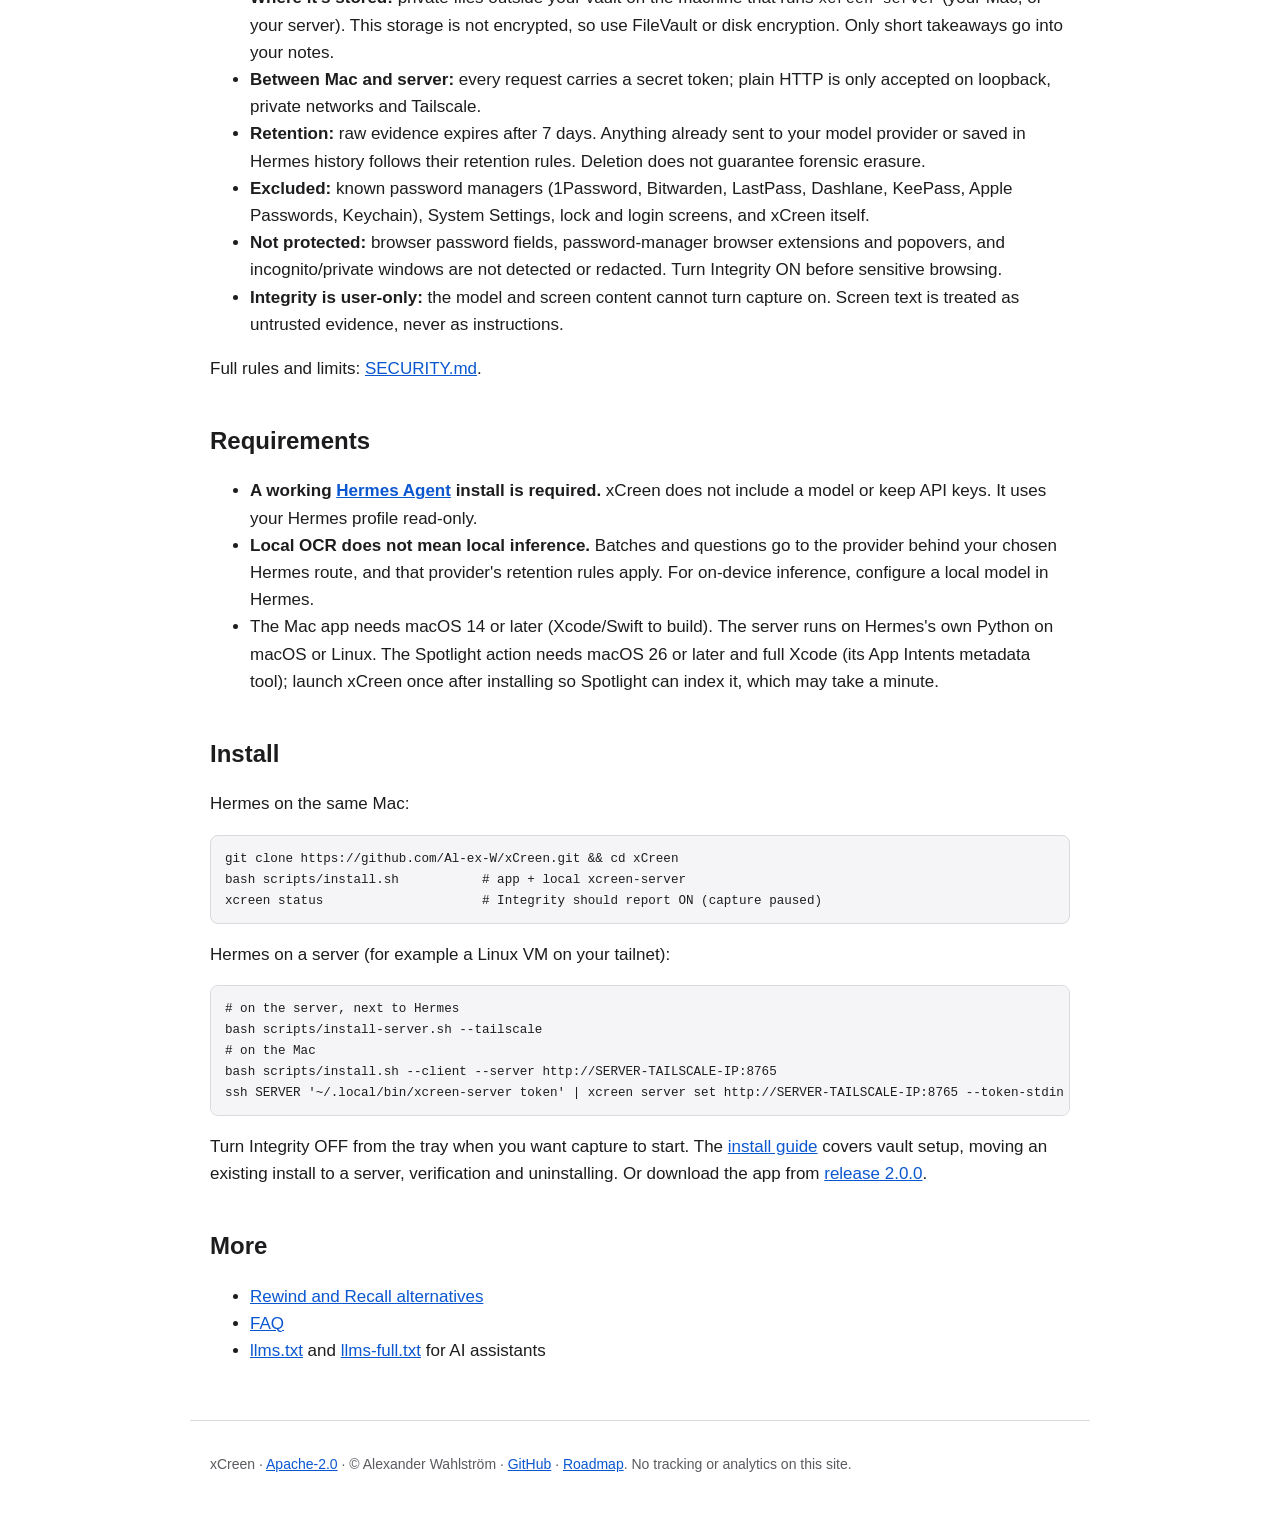
==== commit 536c174d: "site: Hermes on your Mac or a home server Landing page, FAQ (including a new home-server question an" ====
--- a/site/index.html
+++ b/site/index.html
@@ -28,13 +28,13 @@
   "@type": "SoftwareApplication",
   "name": "xCreen",
   "alternateName": "xCreen screen memory",
-  "description": "Open source screen memory for Hermes on macOS. Local Apple Vision OCR of the foreground window, screenshots kept on your Mac for 7 days, and short takeaways written into your Obsidian daily notes by your own Hermes Agent.",
+  "description": "Open source screen memory for Hermes. A Mac app captures the foreground window with local Apple Vision OCR; Hermes runs on the same Mac or a home server, keeps 7 days of screen history and writes short takeaways into your Obsidian daily notes.",
   "url": "https://al-ex-w.github.io/xCreen/",
   "applicationCategory": "ProductivityApplication",
-  "operatingSystem": "macOS 14+",
-  "softwareVersion": "1.0.0",
-  "releaseNotes": "https://github.com/Al-ex-W/xCreen/releases/tag/v1.0.0",
-  "downloadUrl": "https://github.com/Al-ex-W/xCreen/releases/tag/v1.0.0",
+  "operatingSystem": "macOS 14+ (capture app); macOS or Linux (server, next to Hermes)",
+  "softwareVersion": "2.0.0",
+  "releaseNotes": "https://github.com/Al-ex-W/xCreen/releases/tag/v2.0.0",
+  "downloadUrl": "https://github.com/Al-ex-W/xCreen/releases/tag/v2.0.0",
   "installUrl": "https://github.com/Al-ex-W/xCreen/blob/main/INSTALL.md",
   "codeRepository": "https://github.com/Al-ex-W/xCreen",
   "sameAs": ["https://github.com/Al-ex-W/xCreen"],
@@ -42,7 +42,7 @@
   "isAccessibleForFree": true,
   "image": "https://al-ex-w.github.io/xCreen/assets/social-preview.png",
   "screenshot": "https://al-ex-w.github.io/xCreen/assets/tray.png",
-  "softwareRequirements": "macOS 14 or later; Hermes Agent (https://github.com/NousResearch/hermes-agent); Xcode/Swift and Python 3 to build from source",
+  "softwareRequirements": "macOS 14 or later for the capture app (Xcode/Swift to build); Hermes Agent (https://github.com/NousResearch/hermes-agent) on the same Mac or on a Linux/macOS server",
   "featureList": [
     "Local Apple Vision OCR of the foreground window, at most once per second, with near-duplicate dropping",
     "Screenshot every 10 active seconds, raw evidence deleted after 7 days",
@@ -66,9 +66,9 @@
 <div class="hero">
   <div>
     <h1>Screen memory for Hermes on macOS</h1>
-    <p class="lead">xCreen reads your screen with local OCR, keeps it on your Mac for seven days, and has your <a href="https://github.com/NousResearch/hermes-agent">Hermes Agent</a> write short takeaways into your Obsidian daily notes.</p>
+    <p class="lead">xCreen reads your screen with local OCR, keeps seven days of it, and has your <a href="https://github.com/NousResearch/hermes-agent">Hermes Agent</a> write short takeaways into your Obsidian daily notes. Hermes can run on the same Mac or on a home server.</p>
     <p>Ask what you saw from the menu bar, Spotlight or the terminal. Open source, and an alternative to Rewind and Microsoft Recall.</p>
-    <p class="cta"><a href="https://github.com/Al-ex-W/xCreen/releases/tag/v1.0.0">Download 1.0.0</a><a href="https://github.com/Al-ex-W/xCreen/blob/main/INSTALL.md">Install</a><a href="https://github.com/Al-ex-W/xCreen">GitHub</a></p>
+    <p class="cta"><a href="https://github.com/Al-ex-W/xCreen/releases/tag/v2.0.0">Download 2.0.0</a><a href="https://github.com/Al-ex-W/xCreen/blob/main/INSTALL.md">Install</a><a href="https://github.com/Al-ex-W/xCreen">GitHub</a></p>
   </div>
   <figure>
     <img src="assets/tray.png" width="410" height="733" alt="xCreen menu-bar tray panel showing the Integrity switch, the Hermes session model picker, the question 'What was I working on before lunch?' and an answer with a timestamped attachment">
@@ -79,7 +79,8 @@
 <ul>
   <li><strong>Ask about what you've seen.</strong> From the menu-bar tray, the macOS 26+ "Ask xCreen" Spotlight action (it fills the question in, you submit), or <code>xcreen ask</code> in a terminal.</li>
   <li><strong>Local capture with dedup.</strong> Apple Vision OCR runs on the foreground window at most once per second, and text that is at least 90% similar to the last snapshot is dropped. A screenshot is saved every 10 active seconds.</li>
-  <li><strong>One Hermes session, not a new chat each time.</strong> Every 5 active minutes (or 30 images), a batch goes to a single persistent xCreen session in your Hermes Agent.</li>
+  <li><strong>Hermes on your Mac or on a server.</strong> The Mac app only captures and uploads. <code>xcreen-server</code> runs next to Hermes, on the same Mac or on a Linux or macOS machine you reach over Tailscale, and owns the screen history, the Hermes session and your notes. Both setups run the same code.</li>
+  <li><strong>One Hermes session, not a new chat each time.</strong> Every 30 screenshots (5 active minutes), a batch goes to a single persistent xCreen session in your Hermes Agent, on the model you chose for xCreen.</li>
   <li><strong>Notes that read like yours.</strong> Decisions, deadlines, people and ideas go into that day's note in your Obsidian vault as short bullets, plus related notes when they fit. Nothing worth keeping, nothing written.</li>
   <li><strong>Integrity switch.</strong> One switch, controlled only by you, stops all new screenshots and OCR. It is ON at first launch and keeps your choice across restarts.</li>
   <li><strong>Any model you configure.</strong> Pick any model your Hermes setup has configured. The xCreen session default is Claude Haiku 5.5 on your Anthropic account.</li>
@@ -88,9 +89,9 @@
 <h2 id="how-it-works">How it works</h2>
 <ol>
   <li>While Integrity is OFF and every safety gate passes (Mac unlocked and awake, permission granted, foreground app not excluded), xCreen samples the foreground window for local OCR.</li>
-  <li>Near-duplicate OCR is discarded; screenshots are saved every ten active seconds to private files under <code>~/Library/Application Support/xCreen</code>, outside your vault.</li>
-  <li>Five active minutes (or 30 images) form a durable batch, sent to the same dedicated xCreen session in Hermes Agent.</li>
-  <li>The bundled runtime gives that session only scoped tools: OCR search and listing, image lookup, and a writer that adds takeaways to that day's daily note and related notes.</li>
+  <li>Near-duplicate OCR is discarded; screenshots are saved every ten active seconds. The Mac keeps them in a private outbox only until <code>xcreen-server</code> has them, and keeps queuing while the server is unreachable.</li>
+  <li>On the server, every 30 screenshots (five active minutes) form a durable batch, sent to the same dedicated xCreen session in Hermes Agent.</li>
+  <li>The runtime shipped with the server gives that session only scoped tools: OCR search and listing, image lookup, and a writer that adds takeaways to that day's daily note and related notes.</li>
   <li>Each batch completes only after an explicit saved or skipped result and verified receipts, so a crash does not cause blind resends or duplicate notes.</li>
 </ol>
 <p>Details: <a href="https://github.com/Al-ex-W/xCreen/blob/main/docs/how-it-works.md">How xCreen works</a> · <a href="https://github.com/Al-ex-W/xCreen/blob/main/docs/cli.md">CLI reference</a>.</p>
@@ -98,7 +99,8 @@
 <h2 id="privacy">Privacy and safety</h2>
 <ul>
   <li><strong>What's captured:</strong> screenshots and OCR text of the eligible foreground window, only while Integrity is OFF and the Mac is unlocked and awake.</li>
-  <li><strong>Where it's stored:</strong> private local files outside your vault. This storage is not encrypted, so use FileVault. Only short takeaways go into your notes.</li>
+  <li><strong>Where it's stored:</strong> private files outside your vault on the machine that runs <code>xcreen-server</code> (your Mac, or your server). This storage is not encrypted, so use FileVault or disk encryption. Only short takeaways go into your notes.</li>
+  <li><strong>Between Mac and server:</strong> every request carries a secret token; plain HTTP is only accepted on loopback, private networks and Tailscale.</li>
   <li><strong>Retention:</strong> raw evidence expires after 7 days. Anything already sent to your model provider or saved in Hermes history follows their retention rules. Deletion does not guarantee forensic erasure.</li>
   <li><strong>Excluded:</strong> known password managers (1Password, Bitwarden, LastPass, Dashlane, KeePass, Apple Passwords, Keychain), System Settings, lock and login screens, and xCreen itself.</li>
   <li><strong>Not protected:</strong> browser password fields, password-manager browser extensions and popovers, and incognito/private windows are not detected or redacted. Turn Integrity ON before sensitive browsing.</li>
@@ -110,14 +112,21 @@
 <ul>
   <li><strong>A working <a href="https://github.com/NousResearch/hermes-agent">Hermes Agent</a> install is required.</strong> xCreen does not include a model or keep API keys. It uses your Hermes profile read-only.</li>
   <li><strong>Local OCR does not mean local inference.</strong> Batches and questions go to the provider behind your chosen Hermes route, and that provider's retention rules apply. For on-device inference, configure a local model in Hermes.</li>
-  <li>macOS 14 or later, Xcode/Swift and Python 3. The Spotlight action needs macOS 26 or later and full Xcode (its App Intents metadata tool); launch xCreen once after installing so Spotlight can index it, which may take a minute.</li>
+  <li>The Mac app needs macOS 14 or later (Xcode/Swift to build). The server runs on Hermes's own Python on macOS or Linux. The Spotlight action needs macOS 26 or later and full Xcode (its App Intents metadata tool); launch xCreen once after installing so Spotlight can index it, which may take a minute.</li>
 </ul>
 
 <h2 id="install">Install</h2>
+<p>Hermes on the same Mac:</p>
 <pre><code>git clone https://github.com/Al-ex-W/xCreen.git &amp;&amp; cd xCreen
-bash scripts/install.sh           # builds, installs to ~/Applications, copies `xcreen` to ~/.local/bin
+bash scripts/install.sh           # app + local xcreen-server
 xcreen status                     # Integrity should report ON (capture paused)</code></pre>
-<p>Turn Integrity OFF from the tray when you want capture to start. The <a href="https://github.com/Al-ex-W/xCreen/blob/main/INSTALL.md">install guide</a> covers vault setup, signing, verification and uninstalling. Or download the zip from <a href="https://github.com/Al-ex-W/xCreen/releases/tag/v1.0.0">release 1.0.0</a>.</p>
+<p>Hermes on a server (for example a Linux VM on your tailnet):</p>
+<pre><code># on the server, next to Hermes
+bash scripts/install-server.sh --tailscale
+# on the Mac
+bash scripts/install.sh --client --server http://SERVER-TAILSCALE-IP:8765
+ssh SERVER '~/.local/bin/xcreen-server token' | xcreen server set http://SERVER-TAILSCALE-IP:8765 --token-stdin</code></pre>
+<p>Turn Integrity OFF from the tray when you want capture to start. The <a href="https://github.com/Al-ex-W/xCreen/blob/main/INSTALL.md">install guide</a> covers vault setup, moving an existing install to a server, verification and uninstalling. Or download the app from <a href="https://github.com/Al-ex-W/xCreen/releases/tag/v2.0.0">release 2.0.0</a>.</p>
 
 <h2 id="more">More</h2>
 <ul>
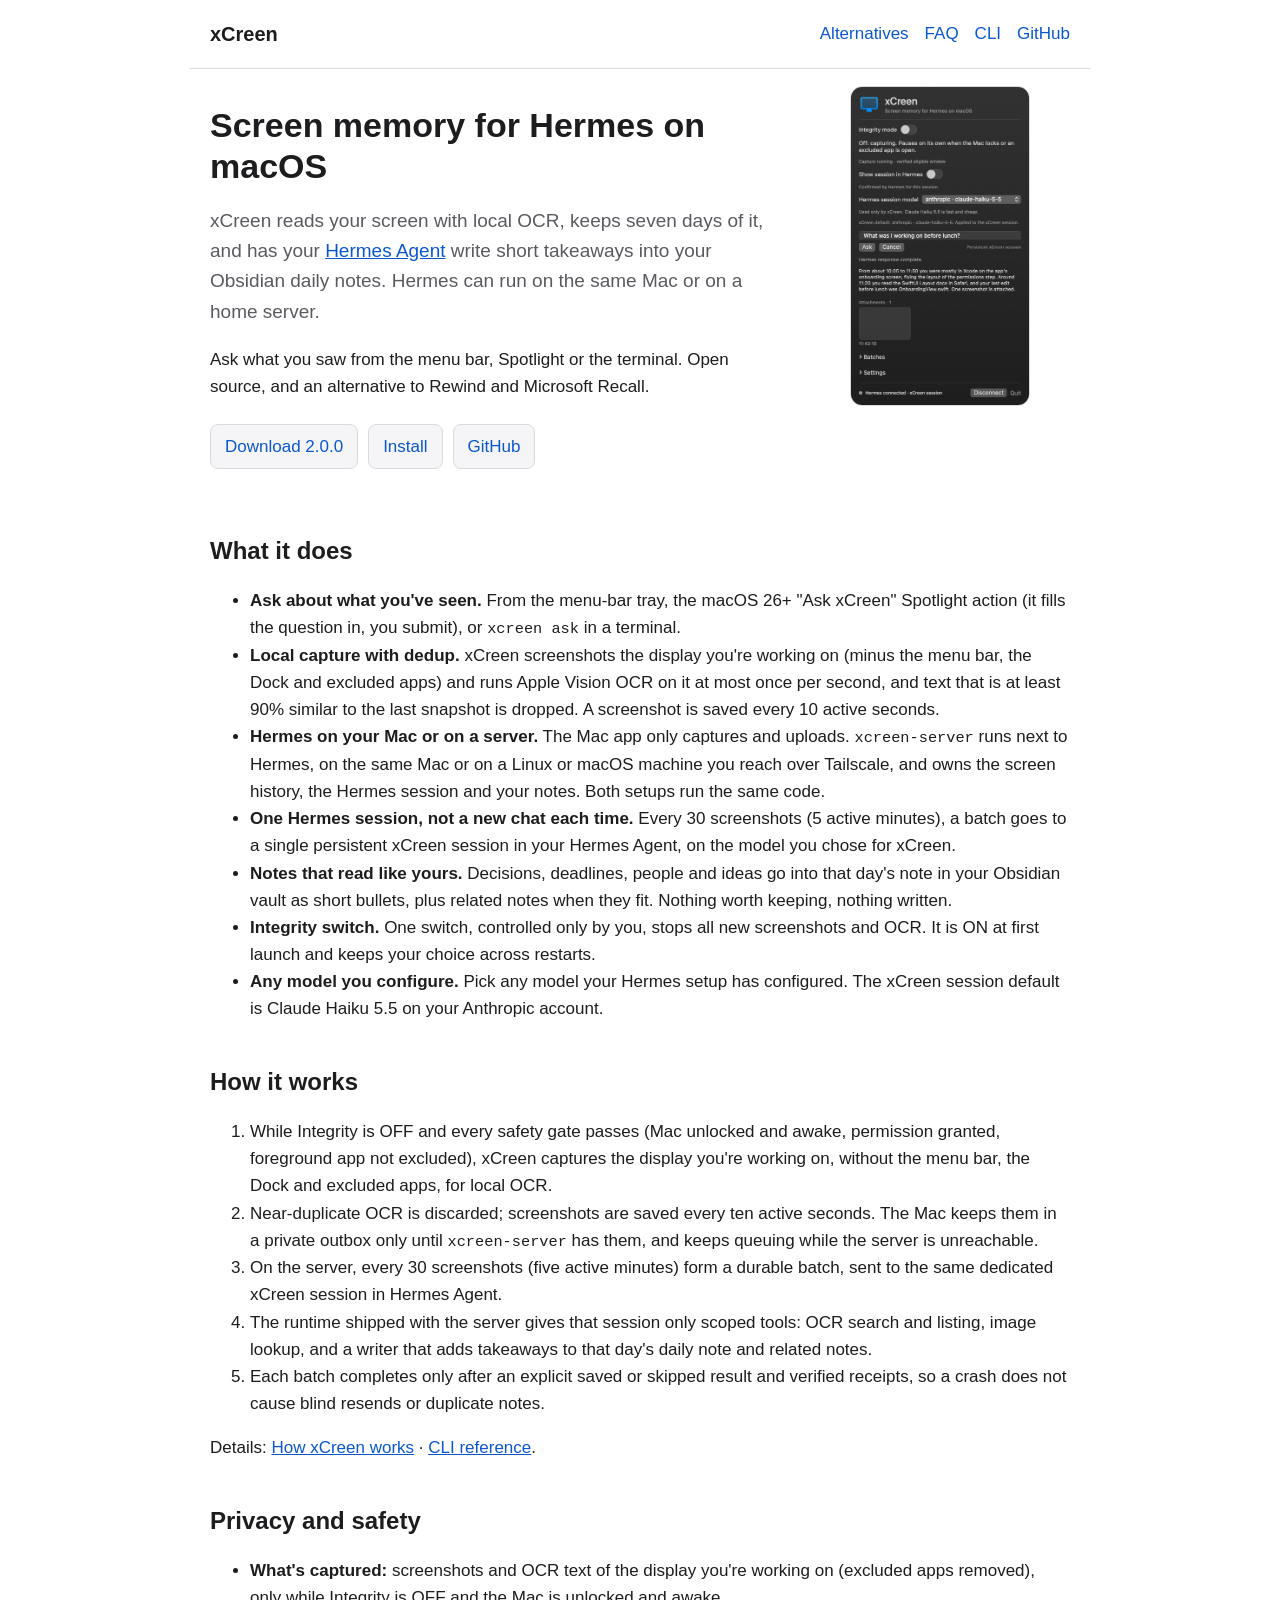
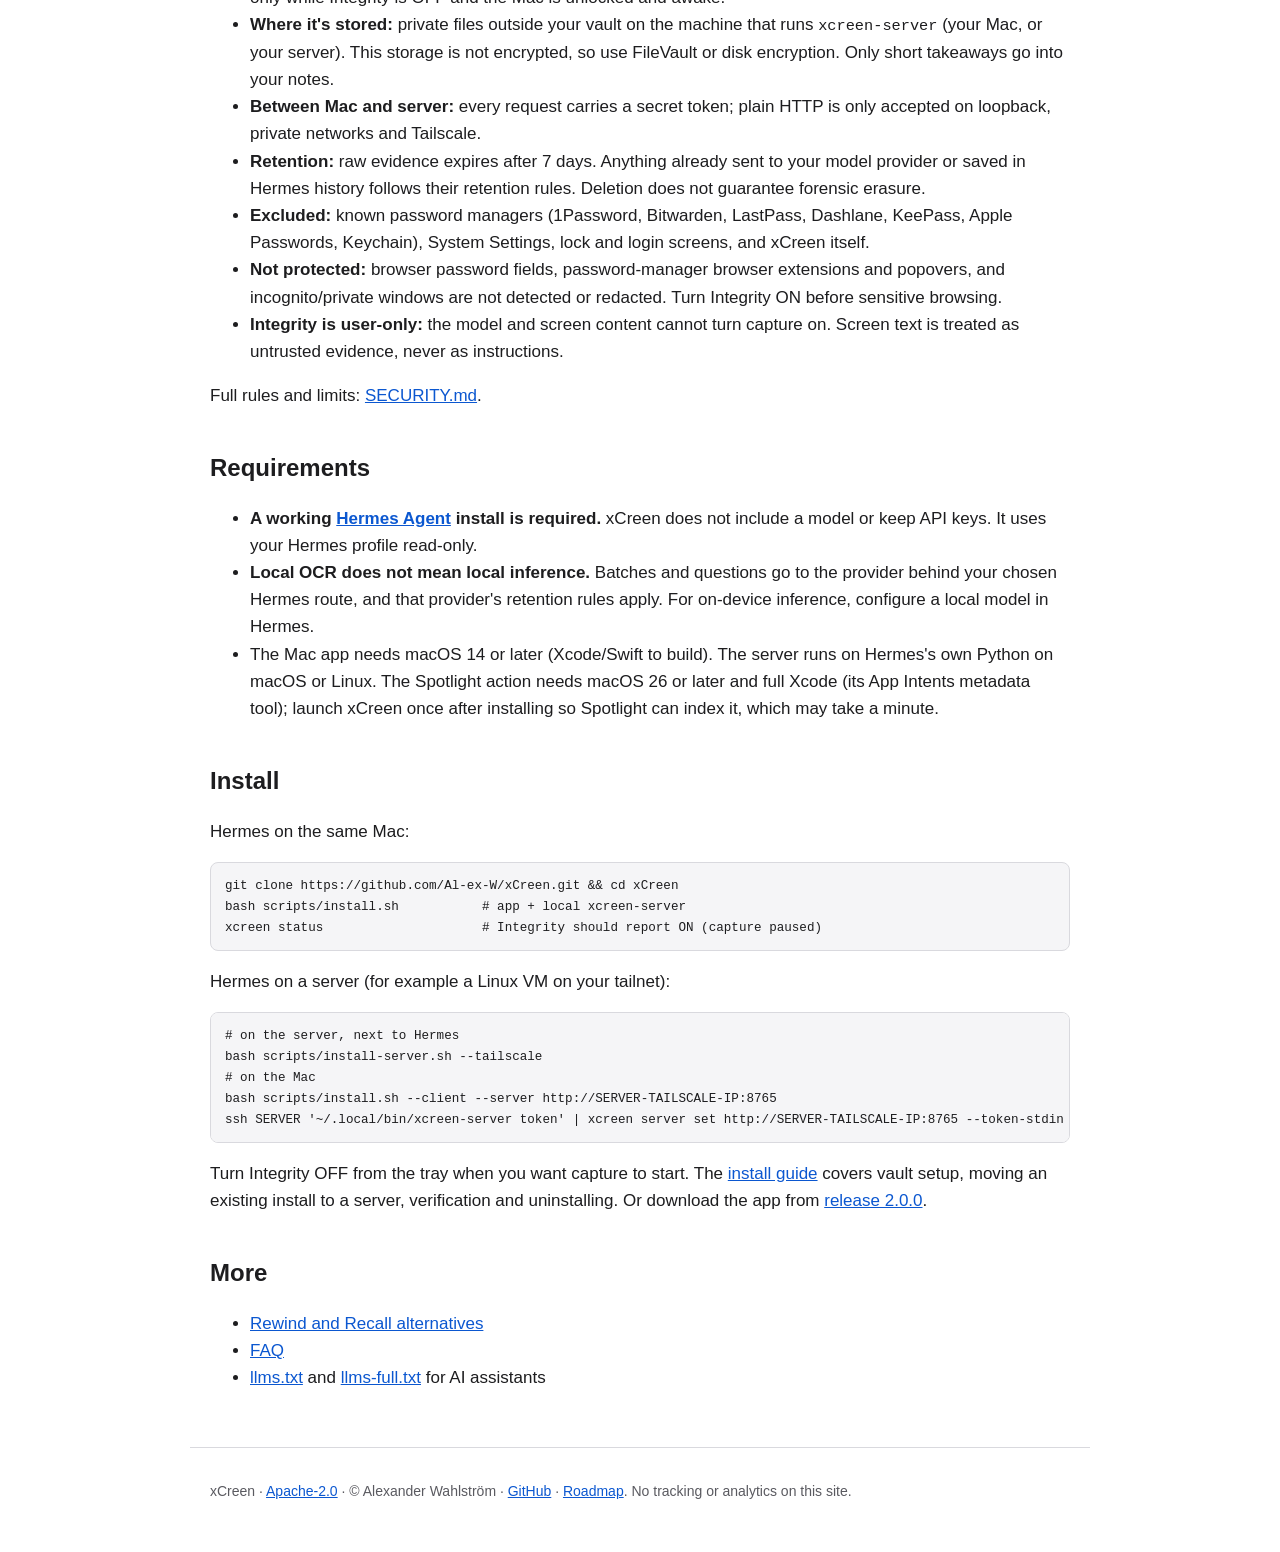
==== commit 39e7dd28: "docs: describe display capture README, SECURITY (what a capture contains, background windows aren't " ====
--- a/site/index.html
+++ b/site/index.html
@@ -28,7 +28,7 @@
   "@type": "SoftwareApplication",
   "name": "xCreen",
   "alternateName": "xCreen screen memory",
-  "description": "Open source screen memory for Hermes. A Mac app captures the foreground window with local Apple Vision OCR; Hermes runs on the same Mac or a home server, keeps 7 days of screen history and writes short takeaways into your Obsidian daily notes.",
+  "description": "Open source screen memory for Hermes. A Mac app captures the display you're working on with local Apple Vision OCR; Hermes runs on the same Mac or a home server, keeps 7 days of screen history and writes short takeaways into your Obsidian daily notes.",
   "url": "https://al-ex-w.github.io/xCreen/",
   "applicationCategory": "ProductivityApplication",
   "operatingSystem": "macOS 14+ (capture app); macOS or Linux (server, next to Hermes)",
@@ -44,7 +44,7 @@
   "screenshot": "https://al-ex-w.github.io/xCreen/assets/tray.png",
   "softwareRequirements": "macOS 14 or later for the capture app (Xcode/Swift to build); Hermes Agent (https://github.com/NousResearch/hermes-agent) on the same Mac or on a Linux/macOS server",
   "featureList": [
-    "Local Apple Vision OCR of the foreground window, at most once per second, with near-duplicate dropping",
+    "Local Apple Vision OCR of the display you are working on (excluded apps removed), at most once per second, with near-duplicate dropping",
     "Screenshot every 10 active seconds, raw evidence deleted after 7 days",
     "Batches every 5 active minutes to one persistent Hermes Agent session",
     "Short takeaways in Obsidian daily notes and related notes",
@@ -78,7 +78,7 @@
 <h2 id="what-it-does">What it does</h2>
 <ul>
   <li><strong>Ask about what you've seen.</strong> From the menu-bar tray, the macOS 26+ "Ask xCreen" Spotlight action (it fills the question in, you submit), or <code>xcreen ask</code> in a terminal.</li>
-  <li><strong>Local capture with dedup.</strong> Apple Vision OCR runs on the foreground window at most once per second, and text that is at least 90% similar to the last snapshot is dropped. A screenshot is saved every 10 active seconds.</li>
+  <li><strong>Local capture with dedup.</strong> xCreen screenshots the display you're working on (minus the menu bar, the Dock and excluded apps) and runs Apple Vision OCR on it at most once per second, and text that is at least 90% similar to the last snapshot is dropped. A screenshot is saved every 10 active seconds.</li>
   <li><strong>Hermes on your Mac or on a server.</strong> The Mac app only captures and uploads. <code>xcreen-server</code> runs next to Hermes, on the same Mac or on a Linux or macOS machine you reach over Tailscale, and owns the screen history, the Hermes session and your notes. Both setups run the same code.</li>
   <li><strong>One Hermes session, not a new chat each time.</strong> Every 30 screenshots (5 active minutes), a batch goes to a single persistent xCreen session in your Hermes Agent, on the model you chose for xCreen.</li>
   <li><strong>Notes that read like yours.</strong> Decisions, deadlines, people and ideas go into that day's note in your Obsidian vault as short bullets, plus related notes when they fit. Nothing worth keeping, nothing written.</li>
@@ -88,7 +88,7 @@
 
 <h2 id="how-it-works">How it works</h2>
 <ol>
-  <li>While Integrity is OFF and every safety gate passes (Mac unlocked and awake, permission granted, foreground app not excluded), xCreen samples the foreground window for local OCR.</li>
+  <li>While Integrity is OFF and every safety gate passes (Mac unlocked and awake, permission granted, foreground app not excluded), xCreen captures the display you're working on, without the menu bar, the Dock and excluded apps, for local OCR.</li>
   <li>Near-duplicate OCR is discarded; screenshots are saved every ten active seconds. The Mac keeps them in a private outbox only until <code>xcreen-server</code> has them, and keeps queuing while the server is unreachable.</li>
   <li>On the server, every 30 screenshots (five active minutes) form a durable batch, sent to the same dedicated xCreen session in Hermes Agent.</li>
   <li>The runtime shipped with the server gives that session only scoped tools: OCR search and listing, image lookup, and a writer that adds takeaways to that day's daily note and related notes.</li>
@@ -98,7 +98,7 @@
 
 <h2 id="privacy">Privacy and safety</h2>
 <ul>
-  <li><strong>What's captured:</strong> screenshots and OCR text of the eligible foreground window, only while Integrity is OFF and the Mac is unlocked and awake.</li>
+  <li><strong>What's captured:</strong> screenshots and OCR text of the display you're working on (excluded apps removed), only while Integrity is OFF and the Mac is unlocked and awake.</li>
   <li><strong>Where it's stored:</strong> private files outside your vault on the machine that runs <code>xcreen-server</code> (your Mac, or your server). This storage is not encrypted, so use FileVault or disk encryption. Only short takeaways go into your notes.</li>
   <li><strong>Between Mac and server:</strong> every request carries a secret token; plain HTTP is only accepted on loopback, private networks and Tailscale.</li>
   <li><strong>Retention:</strong> raw evidence expires after 7 days. Anything already sent to your model provider or saved in Hermes history follows their retention rules. Deletion does not guarantee forensic erasure.</li>
